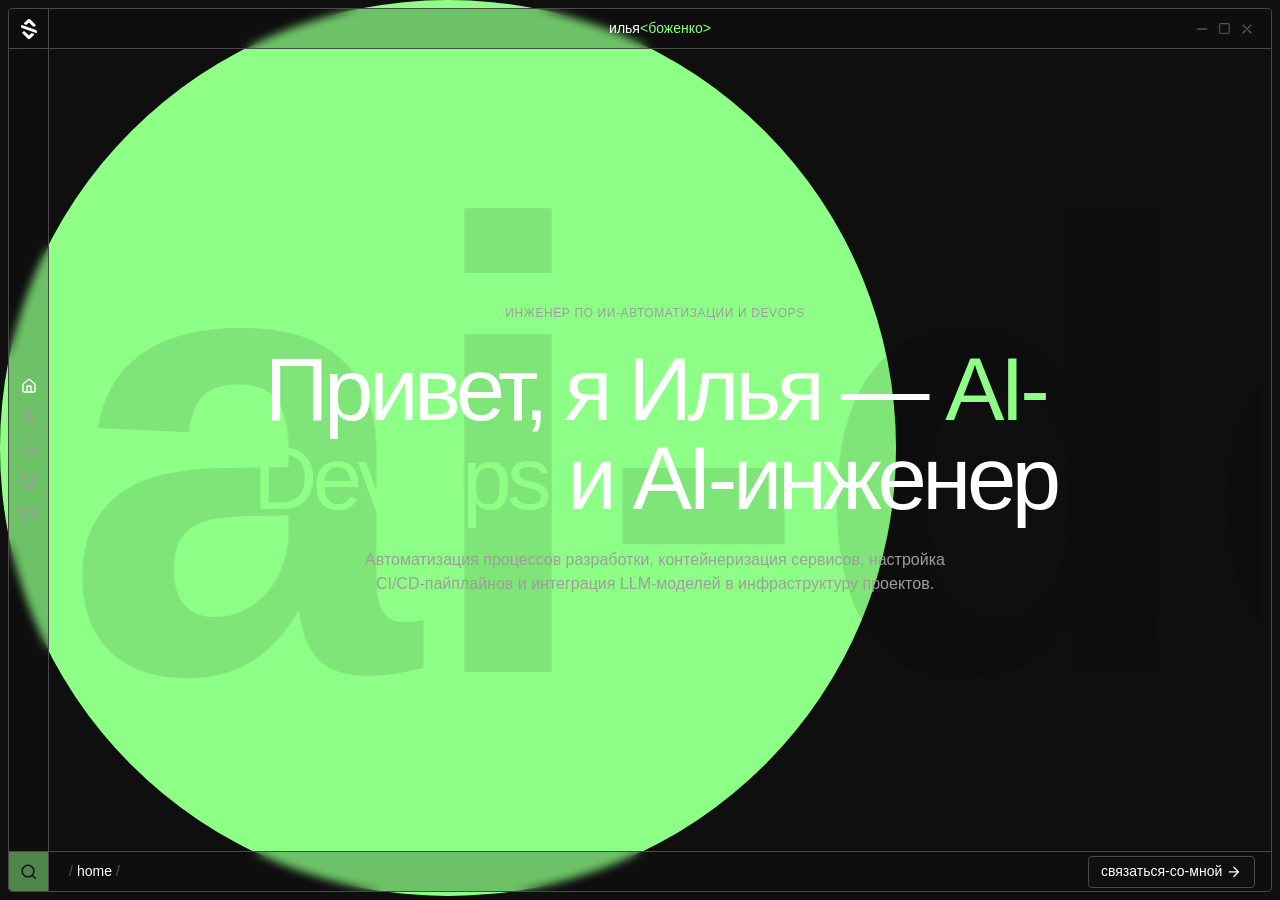
==== index.html @ 53aede6d "feat: portfolio of Ilya Bozhenko" ====
<!DOCTYPE html>
<html data-theme="dark" data-theme-primary="darkGreen" lang="ru">
<head>
  <meta charset="utf-8">
  <meta name="viewport" content="width=device-width, initial-scale=1">
  <title>Боженко Илья | AI-DevOps & AI-Инженер</title>
  <meta name="description" content="Боженко Илья — Инженер по ИИ-автоматизации и DevOps. Автоматизация процессов разработки, контейнеризация сервисов, настройка CI/CD-пайплайнов и интеграция AI-моделей.">
  <link rel="stylesheet" href="css/style.css">
</head>
<body data-theme-primary="darkGreen">
  <div id="__nuxt">
    <div id="frame-wrapper" class="relative flex h-dvh overflow-hidden p-2 transition-[padding] duration-700">
      <!-- Ambient Background Lights -->
      <div id="ambient-lights-wrapper">
        <div id="bg-light-1" class="light-initial pointer-events-none fixed top-0 left-0 aspect-square w-[130vmax] opacity-20 md:w-[90vmax] xl:w-[70vmax]" data-gsap="background-light" data-loading-opacity="0.2" aria-hidden="true" data-v-e5884b62 data-v-2c31ff76>
          <div class="background-light size-full rounded-full bg-primary transition-colors duration-700 will-change-transform" data-v-e5884b62 data-v-2c31ff76></div>
        </div>
        <div id="bg-light-2" class="light-initial pointer-events-none fixed top-0 left-0 aspect-square w-[130vmax] opacity-15 md:w-[90vmax] xl:w-[70vmax]" data-gsap="background-light" data-loading-opacity="0" aria-hidden="true" data-v-e5884b62 data-v-2c31ff76>
          <div class="background-light size-full rounded-full bg-primary transition-colors duration-700 will-change-transform" data-v-e5884b62 data-v-2c31ff76></div>
        </div>
      </div>

      <!-- Primary OS/IDE Frame -->
      <div id="frame-primary" class="size-full frame-primary relative overflow-hidden rounded border border-base-300 transition-all duration-700">
        <!-- Left Sidebar / Mobile Header -->
        <header class="z-30 grid grid-cols-subgrid grid-rows-1 border-b border-base-300 md:grid-rows-subgrid md:border-r md:border-b-0 glossy-25 [grid-area:header]">
          <div class="flex items-center justify-center border-r border-base-300 md:border-r-0 md:border-b">
            <a href="#home" data-route="home" class="router-link-active router-link-exact-active animate-logo text-neutral hover:text-primary" aria-label="Боженко Илья | AI-DevOps & AI-Инженер">
              <svg viewBox="0 0 18 18" fill="currentColor" xmlns="http://www.w3.org/2000/svg" class="logo-monogram svg-origin-center h-5 overflow-visible">
                <g class="logo-m-brackets">
                  <path d="m9 3.104 3.225 3.224a1.73 1.73 0 0 0 2.445 0l.23-.229a.648.648 0 0 0 0-.917L10.221.506a1.729 1.729 0 0 0-2.444 0l-3.151 3.15a.648.648 0 0 0 .243 1.07l1.341.473c.314.11.663.03.898-.205z"></path>
                  <path d="m9 14.896-3.225-3.225a1.729 1.729 0 0 0-2.444 0l-.23.23a.648.648 0 0 0 0 .916l4.677 4.677c.675.675 1.77.675 2.444 0l3.15-3.15a.648.648 0 0 0-.242-1.07l-1.341-.473a.864.864 0 0 0-.898.205L9 14.896z"></path>
                </g>
                <path class="logo-m-slash" d="M2.665 5.339a.54.54 0 0 0-.69.33 2.161 2.161 0 0 0 1.322 2.756l12.038 4.236a.54.54 0 0 0 .69-.33 2.161 2.161 0 0 0-1.322-2.756z"></path>
              </svg>
            </a>
          </div>
          <nav class="hidden items-center justify-center md:flex" aria-label="Main Menu">
            <ul id="main-menu-list" class="flex w-full md:flex-col">
              <li class="flex w-full">
                <a href="#home" data-route="home" aria-current="page" class="nav-item router-link-active text-neutral tooltip flex w-full justify-center py-2 font-medium lowercase transition-colors hover:text-primary" aria-label="Главная" data-tip="главная">
                  <svg xmlns="http://www.w3.org/2000/svg" aria-hidden="true" role="img" class="iconify iconify--lucide" width="1em" height="1em" viewBox="0 0 24 24"><g fill="none" stroke="currentColor" stroke-linecap="round" stroke-linejoin="round" stroke-width="2"><path d="M15 21v-8a1 1 0 0 0-1-1h-4a1 1 0 0 0-1 1v8"/><path d="M3 10a2 2 0 0 1 .709-1.528l7-6a2 2 0 0 1 2.582 0l7 6A2 2 0 0 1 21 10v9a2 2 0 0 1-2 2H5a2 2 0 0 1-2-2z"/></g></svg>
                </a>
              </li>
              <li class="flex w-full">
                <a href="#about" data-route="about" class="nav-item tooltip flex w-full justify-center py-2 font-medium lowercase transition-colors hover:text-primary" aria-label="Обо мне" data-tip="обо-мне">
                  <svg xmlns="http://www.w3.org/2000/svg" aria-hidden="true" role="img" class="iconify iconify--lucide" width="1em" height="1em" viewBox="0 0 24 24"><g fill="none" stroke="currentColor" stroke-linecap="round" stroke-linejoin="round" stroke-width="2"><circle cx="12" cy="8" r="5"/><path d="M20 21a8 8 0 0 0-16 0"/></g></svg>
                </a>
              </li>
              <li class="flex w-full">
                <a href="#work" data-route="work" class="nav-item tooltip flex w-full justify-center py-2 font-medium lowercase transition-colors hover:text-primary" aria-label="Проекты" data-tip="проекты">
                  <svg xmlns="http://www.w3.org/2000/svg" aria-hidden="true" role="img" class="iconify iconify--lucide" width="1em" height="1em" viewBox="0 0 24 24"><path fill="none" stroke="currentColor" stroke-linecap="round" stroke-linejoin="round" stroke-width="2" d="M18 5a2 2 0 0 1 2 2v8.526a2 2 0 0 0 .212.897l1.068 2.127a1 1 0 0 1-.9 1.45H3.62a1 1 0 0 1-.9-1.45l1.068-2.127A2 2 0 0 0 4 15.526V7a2 2 0 0 1 2-2zm2.054 10.987H3.946"/></svg>
                </a>
              </li>
              <li class="flex w-full">
                <a href="#achievements" data-route="achievements" class="nav-item tooltip flex w-full justify-center py-2 font-medium lowercase transition-colors hover:text-primary" aria-label="Навыки и опыт" data-tip="навыки-и-опыт">
                  <svg xmlns="http://www.w3.org/2000/svg" aria-hidden="true" role="img" class="iconify iconify--lucide" width="1em" height="1em" viewBox="0 0 24 24"><g fill="none" stroke="currentColor" stroke-linecap="round" stroke-linejoin="round" stroke-width="2"><path d="M10 14.66V17a1 1 0 0 1-1 1a2 2 0 0 0-2 2v2m7-7.34V17a1 1 0 0 0 1 1a2 2 0 0 1 2 2v2m.916-12H19.5A2.5 2.5 0 0 0 22 7.5V5a1 1 0 0 0-1-1h-3M4 22h16"/><path d="M6 9a6 6 0 0 0 12 0V3a1 1 0 0 0-1-1H7a1 1 0 0 0-1 1z"/><path d="M6.084 10H4.5A2.5 2.5 0 0 1 2 7.5V5a1 1 0 0 1 1-1h3"/></g></svg>
                </a>
              </li>
              <li class="flex w-full">
                <a href="#contact" data-route="contact" class="nav-item tooltip flex w-full justify-center py-2 font-medium lowercase transition-colors hover:text-primary" aria-label="Контакты" data-tip="контакты">
                  <svg xmlns="http://www.w3.org/2000/svg" aria-hidden="true" role="img" class="iconify iconify--lucide" width="1em" height="1em" viewBox="0 0 24 24"><g fill="none" stroke="currentColor" stroke-linecap="round" stroke-linejoin="round" stroke-width="2"><path d="m22 7l-8.991 5.727a2 2 0 0 1-2.009 0L2 7"/><rect width="20" height="16" x="2" y="4" rx="2"/></g></svg>
                </a>
              </li>
            </ul>
          </nav>
          <!-- Mobile Wordmark -->
          <a href="#home" data-route="home" class="router-link-active place-self-center font-display text-sm font-bold tracking-tight text-neutral lowercase md:hidden" aria-label="Боженко Илья | AI-DevOps & AI-Инженер">
            <span>илья</span><span class="text-primary">&lt;боженко&gt;</span>
          </a>
          <div class="flex items-center justify-center text-neutral md:hidden">
            <button id="mobile-menu-btn" aria-label="Main Menu" class="flex size-full items-center justify-center">
              <svg xmlns="http://www.w3.org/2000/svg" aria-hidden="true" role="img" class="iconify iconify--custom svg-origin-center icon-menu" style="font-size:1.25em;" width="1em" height="1em" viewBox="0 0 24 24"><g fill="currentColor"><path d="M3 5a1 1 0 0 0-1 1 1 1 0 0 0 1 1h18a1 1 0 0 0 1-1 1 1 0 0 0-1-1Z" class="top"/><path d="M3 11a1 1 0 0 0-1 1 1 1 0 0 0 1 1h18a1 1 0 0 0 1-1 1 1 0 0 0-1-1z" class="center"/><path d="M3 17a1 1 0 0 0-1 1 1 1 0 0 0 1 1h18a1 1 0 0 0 1-1 1 1 0 0 0-1-1z" class="bottom"/></g></svg>
            </button>
          </div>
          <!-- Mobile Menu Drawer -->
          <div id="main-menu" class="glossy-90 absolute inset-x-0 top-10 hidden height-inner-frame flex-col items-center justify-between p-4 md:hidden">
            <div></div>
            <nav aria-label="Main Menu">
              <ul class="flex flex-col items-center text-3xl font-bold">
                <li><a href="#home" data-route="home" class="flex w-full justify-center py-2 font-medium lowercase transition-colors hover:text-primary">главная</a></li>
                <li><a href="#about" data-route="about" class="flex w-full justify-center py-2 font-medium lowercase transition-colors hover:text-primary">обо-мне</a></li>
                <li><a href="#work" data-route="work" class="flex w-full justify-center py-2 font-medium lowercase transition-colors hover:text-primary">проекты</a></li>
                <li><a href="#achievements" data-route="achievements" class="flex w-full justify-center py-2 font-medium lowercase transition-colors hover:text-primary">навыки-и-опыт</a></li>
                <li><a href="#contact" data-route="contact" class="flex w-full justify-center py-2 font-medium lowercase transition-colors hover:text-primary">контакты</a></li>
              </ul>
            </nav>
            <div class="flex h-10 items-center gap-4" aria-label="Social Profiles">
              <a href="https://github.com/Spizhy" rel="noopener noreferrer" target="_blank" class="flex h-full items-center px-2 transition-[scale,color] hover:scale-125 hover:text-neutral" aria-label="GitHub Spizhy"><svg xmlns="http://www.w3.org/2000/svg" width="1.2em" height="1.2em" viewBox="0 0 24 24"><path fill="currentColor" d="M12 .297c-6.63 0-12 5.373-12 12c0 5.303 3.438 9.8 8.205 11.385c.6.113.82-.258.82-.577c0-.285-.01-1.04-.015-2.04c-3.338.724-4.042-1.61-4.042-1.61C4.422 18.07 3.633 17.7 3.633 17.7c-1.087-.744.084-.729.084-.729c1.205.084 1.838 1.236 1.838 1.236c1.07 1.835 2.809 1.305 3.495.998c.108-.776.417-1.305.76-1.605c-2.665-.3-5.466-1.332-5.466-5.93c0-1.31.465-2.38 1.235-3.22c-.135-.303-.54-1.523.105-3.176c0 0 1.005-.322 3.3 1.23c.96-.267 1.98-.399 3-.405c1.02.006 2.04.138 3 .405c2.28-1.552 3.285-1.23 3.285-1.23c.645 1.653.24 2.873.12 3.176c.765.84 1.23 1.91 1.23 3.22c0 4.61-2.805 5.625-5.475 5.92c.42.36.81 1.096.81 2.22c0 1.606-.015 2.896-.015 3.286c0 .315.21.69.825.57C20.565 22.092 24 17.592 24 12.297c0-6.627-5.373-12-12-12"/></svg></a>
              <a href="mailto:ilyaboztech@gmail.com" class="flex h-full items-center px-2 transition-[scale,color] hover:scale-125 hover:text-neutral" aria-label="Email"><svg xmlns="http://www.w3.org/2000/svg" width="1.2em" height="1.2em" viewBox="0 0 24 24"><g fill="none" stroke="currentColor" stroke-linecap="round" stroke-linejoin="round" stroke-width="2"><path d="m22 7l-8.991 5.727a2 2 0 0 1-2.009 0L2 7"/><rect width="20" height="16" x="2" y="4" rx="2"/></g></svg></a>
              <a href="tel:+79776491768" class="flex h-full items-center px-2 transition-[scale,color] hover:scale-125 hover:text-neutral" aria-label="Телефон"><svg xmlns="http://www.w3.org/2000/svg" width="1.2em" height="1.2em" viewBox="0 0 24 24"><path fill="none" stroke="currentColor" stroke-linecap="round" stroke-linejoin="round" stroke-width="2" d="M22 16.92v3a2 2 0 0 1-2.18 2a19.79 19.79 0 0 1-8.63-3.07a19.5 19.5 0 0 1-6-6a19.79 19.79 0 0 1-3.07-8.67A2 2 0 0 1 4.11 2h3a2 2 0 0 1 2 1.72c.127.96.361 1.903.7 2.81a2 2 0 0 1-.45 2.11L8.09 9.91a16 16 0 0 0 6 6l1.27-1.27a2 2 0 0 1 2.11-.45c.907.339 1.85.573 2.81.7A2 2 0 0 1 22 16.92z"/></svg></a>
            </div>
          </div>
        </header>

        <!-- Top Window Bar -->
        <div class="grid grid-cols-[1fr_auto_1fr] items-center gap-4 border-b border-base-300 hidden glossy-25 [grid-area:top] md:grid">
          <a href="#home" data-route="home" class="router-link-active router-link-exact-active col-start-2 flex items-center justify-self-center font-display text-sm font-bold tracking-tight text-neutral lowercase" aria-label="Боженко Илья | AI-DevOps & AI-Инженер" tabindex="-1">
            <span>илья</span><span class="text-primary transition-colors">&lt;боженко&gt;</span>
          </a>
          <div class="flex gap-2 opacity-50 col-start-3 mr-4 justify-self-end">
            <button id="btn-resize-window" class="flex items-center transition-colors hover:text-neutral" aria-label="Resize Window" tabindex="-1">
              <svg xmlns="http://www.w3.org/2000/svg" aria-hidden="true" role="img" class="iconify iconify--lucide" width="1em" height="1em" viewBox="0 0 24 24"><path fill="none" stroke="currentColor" stroke-linecap="round" stroke-linejoin="round" stroke-width="2" d="M5 12h14"/></svg>
            </button>
            <button id="btn-fullscreen-window" class="flex items-center transition-colors hover:text-neutral" aria-label="Toggle Fullscreen" tabindex="-1">
              <svg xmlns="http://www.w3.org/2000/svg" aria-hidden="true" role="img" class="iconify iconify--lucide -rotate-90" style="font-size:0.8em;" width="1em" height="1em" viewBox="0 0 24 24"><rect width="18" height="18" x="3" y="3" fill="none" stroke="currentColor" stroke-linecap="round" stroke-linejoin="round" stroke-width="2" rx="2"/></svg>
            </button>
            <button id="btn-close-window" class="flex items-center transition-colors hover:text-neutral" aria-label="Close Window" tabindex="-1">
              <svg xmlns="http://www.w3.org/2000/svg" aria-hidden="true" role="img" class="iconify iconify--lucide" width="1em" height="1em" viewBox="0 0 24 24"><path fill="none" stroke="currentColor" stroke-linecap="round" stroke-linejoin="round" stroke-width="2" d="M18 6L6 18M6 6l12 12"/></svg>
            </button>
          </div>
        </div>

        <!-- Main Scrollable Frame Content -->
        <div id="frame-content" class="scrollbar-custom relative overflow-x-hidden overflow-y-scroll [grid-area:content]" tabindex="0">
          <div>
            <div class="relative">
              <!-- Giant Sticky Scrolling Background Text -->
              <div class="absolute inset-0 h-full pointer-events-none">
                <div class="sticky inset-0 flex height-inner-frame items-center overflow-hidden select-none" tabindex="-1">
                  <div id="scrolling-text-track" class="flex shrink-0 will-change-transform" data-gsap="scrolling-text">
                    <span class="scrolling-word px-[0.2em] text-[20rem] leading-none font-extrabold whitespace-nowrap text-[black] lowercase opacity-10 md:text-[30rem] xl:text-[40rem]">ai-devops</span>
                    <span class="scrolling-word px-[0.2em] text-[20rem] leading-none font-extrabold whitespace-nowrap text-[black] lowercase opacity-10 md:text-[30rem] xl:text-[40rem]">ai-devops</span>
                  </div>
                </div>
              </div>

              <!-- SPA Main Container -->
              <main class="relative flex-1">
                <!-- ==================== VIEW: HOME ==================== -->
                <div id="view-home" data-view="home" class="spa-view active pb-16 md:pb-32">
                  <!-- Hero Section -->
                  <section>
                    <div class="relative container flex height-inner-frame flex-col items-center justify-center gap-6 text-center text-balance">
                      <span class="text-xs font-medium tracking-wider uppercase" data-gsap="supertitle">Инженер по ИИ-автоматизации и DevOps</span>
                      <h1 class="title-1 lg:w-10/12" data-gsap="title">Привет, я Илья — <span class="text-primary transition-colors">AI-DevOps</span> и AI-инженер</h1>
                      <p class="w-11/12 md:w-10/12 lg:w-6/12 2xl:w-5/12" data-gsap="subtitle">Автоматизация процессов разработки, контейнеризация сервисов, настройка CI/CD-пайплайнов и интеграция LLM-моделей в инфраструктуру проектов.</p>
                      <div class="scroll-line absolute bottom-6 h-24" data-gsap="streak"></div>
                    </div>
                  </section>

                  <!-- Draggable Info Panels Section -->
                  <section class="page-section">
                    <div class="flex flex-col gap-12">
                      <div class="container mb-12 text-center" data-gsap="reveal-t">
                        <h2 class="title-2" data-gsap="reveal">Инфраструктура и <span class="text-primary transition-colors">ИИ-автоматизация</span></h2>
                      </div>
                      <div>
                        <div class="container flex justify-center">
                          <div class="relative flex w-full flex-col justify-center gap-4 md:w-10/12 xl:aspect-6/4 xl:w-11/12">
                            <!-- Panel 1: about-me -->
                            <div content-type="richtext" class="draggable-panel w-full transition-transform ease-out odd:ml-auto xl:absolute xl:w-(--d-width) odd:xl:ml-0" style="z-index:1;--v8a037cee:0%;--b673b35a:18%;--v1755f560:unset;--v7b58bd77:unset;--v732bd956:58.333%;" data-v-ddaa91ec>
                              <div class="flex h-full flex-col overflow-hidden rounded border border-base-300" data-gsap="slideIn">
                                <div class="panel-handle glossy-90 flex h-10 min-h-10 items-center gap-4 border-b border-base-300 px-4 cursor-grab">
                                  <h3 class="cursor-default font-body text-sm font-medium tracking-normal text-neutral lowercase">about-me</h3>
                                  <div class="flex items-center gap-2 text-base-300 ml-auto">
                                    <svg xmlns="http://www.w3.org/2000/svg" width="1em" height="1em" viewBox="0 0 24 24"><path fill="none" stroke="currentColor" stroke-linecap="round" stroke-linejoin="round" stroke-width="2" d="M5 12h14"/></svg>
                                    <svg xmlns="http://www.w3.org/2000/svg" style="font-size:0.8em;" width="1em" height="1em" viewBox="0 0 24 24"><rect width="18" height="18" x="3" y="3" fill="none" stroke="currentColor" stroke-linecap="round" stroke-linejoin="round" stroke-width="2" rx="2"/></svg>
                                    <svg xmlns="http://www.w3.org/2000/svg" width="1em" height="1em" viewBox="0 0 24 24"><path fill="none" stroke="currentColor" stroke-linecap="round" stroke-linejoin="round" stroke-width="2" d="M18 6L6 18M6 6l12 12"/></svg>
                                  </div>
                                </div>
                                <div class="rich-text info-panel-lines glossy-75 p-4 font-medium" data-v-ddaa91ec>
                                  <p>Привет! Меня зовут <span class="g">Боженко Илья</span>, я <span class="b">Инженер по ИИ-автоматизации и DevOps</span>.</p>
                                  <p>Моя цель — позиция стажёра <span class="r">ИИ-DevOps / AI-инженера</span> для решения задач <span class="y">автоматизации разработки</span>, контейнеризации сервисов, настройки <span class="p">CI/CD-пайплайнов</span> и интеграции <span class="a">AI-моделей</span> в инфраструктуру проектов.</p>
                                  <p>Специализируюсь на интеграции <span class="g">LLM (GPT-4o, Claude, Gemini)</span> в бэкенд-сервисы на <span class="b">FastAPI</span>, автоматизации анализа инцидентов и построении <span class="r">RAG-пайплайнов</span> с валидацией ответов нейросетей против галлюцинаций.</p>
                                  <p>Создаю продакшн-инструменты в <span class="p">Open Source</span>, проектирую <span class="y">Telegram и Slack-ботов</span>, настраиваю <span class="a">Docker, Kubernetes</span> и автоматическую сборку образов в <span class="g">GitHub Actions / GitLab CI</span>.</p>
                                </div>
                              </div>
                            </div>
                            <!-- Panel 2: where-i-work -->
                            <div content-type="richtext" class="draggable-panel w-10/12 sm:w-8/12 md:w-7/12 transition-transform ease-out odd:ml-auto xl:absolute xl:w-(--d-width) odd:xl:ml-0" style="z-index:2;--v8a037cee:50%;--b673b35a:0%;--v1755f560:unset;--v7b58bd77:unset;--v732bd956:33.333%;" data-v-ddaa91ec>
                              <div class="flex h-full flex-col overflow-hidden rounded border border-base-300" data-gsap="slideIn">
                                <div class="panel-handle glossy-90 flex h-10 min-h-10 items-center gap-4 border-b border-base-300 px-4 cursor-grab">
                                  <h3 class="cursor-default font-body text-sm font-medium tracking-normal text-neutral lowercase">where-i-work</h3>
                                  <div class="flex items-center gap-2 text-base-300 ml-auto">
                                    <svg xmlns="http://www.w3.org/2000/svg" width="1em" height="1em" viewBox="0 0 24 24"><path fill="none" stroke="currentColor" stroke-linecap="round" stroke-linejoin="round" stroke-width="2" d="M5 12h14"/></svg>
                                    <svg xmlns="http://www.w3.org/2000/svg" style="font-size:0.8em;" width="1em" height="1em" viewBox="0 0 24 24"><rect width="18" height="18" x="3" y="3" fill="none" stroke="currentColor" stroke-linecap="round" stroke-linejoin="round" stroke-width="2" rx="2"/></svg>
                                    <svg xmlns="http://www.w3.org/2000/svg" width="1em" height="1em" viewBox="0 0 24 24"><path fill="none" stroke="currentColor" stroke-linecap="round" stroke-linejoin="round" stroke-width="2" d="M18 6L6 18M6 6l12 12"/></svg>
                                  </div>
                                </div>
                                <div class="rich-text info-panel-lines glossy-75 p-4 font-medium" data-v-ddaa91ec>
                                  <p>Базируюсь в г. Москва, Россия <span>🇷🇺</span></p>
                                  <p>Открыт для стажировки и коммерческих проектов в Москве и удалённо <span>🌍</span></p>
                                </div>
                              </div>
                            </div>
                            <!-- Panel 3: portrait -->
                            <div content-type="image" class="draggable-panel w-10/12 sm:w-8/12 md:w-7/12 transition-transform ease-out odd:ml-auto xl:absolute xl:w-(--d-width) odd:xl:ml-0" style="z-index:3;--v8a037cee:33%;--b673b35a:unset;--v1755f560:0%;--v7b58bd77:unset;--v732bd956:25.000%;" data-v-ddaa91ec>
                              <div class="flex h-full flex-col overflow-hidden rounded border border-base-300" data-gsap="slideIn">
                                <div class="panel-handle glossy-90 flex h-10 min-h-10 items-center gap-4 border-b border-base-300 px-4 cursor-grab">
                                  <h3 class="cursor-default font-body text-sm font-medium tracking-normal text-neutral lowercase">profile-card</h3>
                                  <div class="flex items-center gap-2 text-base-300 ml-auto">
                                    <svg xmlns="http://www.w3.org/2000/svg" width="1em" height="1em" viewBox="0 0 24 24"><path fill="none" stroke="currentColor" stroke-linecap="round" stroke-linejoin="round" stroke-width="2" d="M5 12h14"/></svg>
                                    <svg xmlns="http://www.w3.org/2000/svg" style="font-size:0.8em;" width="1em" height="1em" viewBox="0 0 24 24"><rect width="18" height="18" x="3" y="3" fill="none" stroke="currentColor" stroke-linecap="round" stroke-linejoin="round" stroke-width="2" rx="2"/></svg>
                                    <svg xmlns="http://www.w3.org/2000/svg" width="1em" height="1em" viewBox="0 0 24 24"><path fill="none" stroke="currentColor" stroke-linecap="round" stroke-linejoin="round" stroke-width="2" d="M18 6L6 18M6 6l12 12"/></svg>
                                  </div>
                                </div>
                                <div class="aspect-square w-full self-start bg-brand-green" data-v-ddaa91ec>
                                  <div class="relative flex aspect-square size-full flex-col items-center justify-center p-6 text-base-100 select-none">
                                    <svg viewBox="0 0 18 18" fill="currentColor" class="size-20 opacity-90">
                                      <path d="m9 3.104 3.225 3.224a1.73 1.73 0 0 0 2.445 0l.23-.229a.648.648 0 0 0 0-.917L10.221.506a1.729 1.729 0 0 0-2.444 0l-3.151 3.15a.648.648 0 0 0 .243 1.07l1.341.473c.314.11.663.03.898-.205z"></path>
                                      <path d="m9 14.896-3.225-3.225a1.729 1.729 0 0 0-2.444 0l-.23.23a.648.648 0 0 0 0 .916l4.677 4.677c.675.675 1.77.675 2.444 0l3.15-3.15a.648.648 0 0 0-.242-1.07l-1.341-.473a.864.864 0 0 0-.898.205L9 14.896z"></path>
                                      <path d="M2.665 5.339a.54.54 0 0 0-.69.33 2.161 2.161 0 0 0 1.322 2.756l12.038 4.236a.54.54 0 0 0 .69-.33 2.161 2.161 0 0 0-1.322-2.756z"></path>
                                    </svg>
                                    <div class="mt-3 font-display text-lg font-extrabold tracking-tight">БОЖЕНКО ИЛЬЯ</div>
                                    <div class="text-xs font-semibold opacity-80">AI-DevOps / AI Engineer</div>
                                  </div>
                                </div>
                              </div>
                            </div>
                            <!-- Panel 4: focus-areas -->
                            <div content-type="richtext" class="draggable-panel w-10/12 sm:w-8/12 md:w-7/12 transition-transform ease-out odd:ml-auto xl:absolute xl:w-(--d-width) odd:xl:ml-0" style="z-index:4;--v8a037cee:unset;--b673b35a:30%;--v1755f560:unset;--v7b58bd77:0%;--v732bd956:25.000%;" data-v-ddaa91ec>
                              <div class="flex h-full flex-col overflow-hidden rounded border border-base-300" data-gsap="slideIn">
                                <div class="panel-handle glossy-90 flex h-10 min-h-10 items-center gap-4 border-b border-base-300 px-4 cursor-grab">
                                  <h3 class="cursor-default font-body text-sm font-medium tracking-normal text-neutral lowercase">focus-areas</h3>
                                  <div class="flex items-center gap-2 text-base-300 ml-auto">
                                    <svg xmlns="http://www.w3.org/2000/svg" width="1em" height="1em" viewBox="0 0 24 24"><path fill="none" stroke="currentColor" stroke-linecap="round" stroke-linejoin="round" stroke-width="2" d="M5 12h14"/></svg>
                                    <svg xmlns="http://www.w3.org/2000/svg" style="font-size:0.8em;" width="1em" height="1em" viewBox="0 0 24 24"><rect width="18" height="18" x="3" y="3" fill="none" stroke="currentColor" stroke-linecap="round" stroke-linejoin="round" stroke-width="2" rx="2"/></svg>
                                    <svg xmlns="http://www.w3.org/2000/svg" width="1em" height="1em" viewBox="0 0 24 24"><path fill="none" stroke="currentColor" stroke-linecap="round" stroke-linejoin="round" stroke-width="2" d="M18 6L6 18M6 6l12 12"/></svg>
                                  </div>
                                </div>
                                <div class="rich-text info-panel-lines glossy-75 p-4 font-medium" data-v-ddaa91ec>
                                  <p><span>🤖</span> Интеграция LLM в бэкенд</p>
                                  <p><span>🛡️</span> RAG против галлюцинаций</p>
                                  <p><span>🐳</span> Docker, K8s и CI/CD</p>
                                  <p><span>🎓</span> КАИТ №20 (ИИ, 2027)</p>
                                </div>
                              </div>
                            </div>
                            <!-- Panel 5: me-online -->
                            <div content-type="social" class="draggable-panel w-10/12 sm:w-8/12 md:w-7/12 transition-transform ease-out odd:ml-auto xl:absolute xl:w-(--d-width) odd:xl:ml-0" style="z-index:5;--v8a037cee:unset;--b673b35a:unset;--v1755f560:30%;--v7b58bd77:5%;--v732bd956:25.000%;" data-v-ddaa91ec>
                              <div class="flex h-full flex-col overflow-hidden rounded border border-base-300" data-gsap="slideIn">
                                <div class="panel-handle glossy-90 flex h-10 min-h-10 items-center gap-4 border-b border-base-300 px-4 cursor-grab">
                                  <h3 class="cursor-default font-body text-sm font-medium tracking-normal text-neutral lowercase">me-online</h3>
                                  <div class="flex items-center gap-2 text-base-300 ml-auto">
                                    <svg xmlns="http://www.w3.org/2000/svg" width="1em" height="1em" viewBox="0 0 24 24"><path fill="none" stroke="currentColor" stroke-linecap="round" stroke-linejoin="round" stroke-width="2" d="M5 12h14"/></svg>
                                    <svg xmlns="http://www.w3.org/2000/svg" style="font-size:0.8em;" width="1em" height="1em" viewBox="0 0 24 24"><rect width="18" height="18" x="3" y="3" fill="none" stroke="currentColor" stroke-linecap="round" stroke-linejoin="round" stroke-width="2" rx="2"/></svg>
                                    <svg xmlns="http://www.w3.org/2000/svg" width="1em" height="1em" viewBox="0 0 24 24"><path fill="none" stroke="currentColor" stroke-linecap="round" stroke-linejoin="round" stroke-width="2" d="M18 6L6 18M6 6l12 12"/></svg>
                                  </div>
                                </div>
                                <ol class="info-panel-lines flex flex-col gap-1 glossy-75 p-4" data-v-ddaa91ec>
                                  <li class="flex gap-2 font-medium"><a href="https://github.com/Spizhy" rel="noopener noreferrer" target="_blank" class="flex items-center gap-1 text-neutral transition-colors hover:text-primary"><span>github.com/Spizhy</span><svg xmlns="http://www.w3.org/2000/svg" width="1em" height="1em" viewBox="0 0 24 24"><path fill="none" stroke="currentColor" stroke-linecap="round" stroke-linejoin="round" stroke-width="2" d="M7 7h10v10M7 17L17 7"/></svg></a></li>
                                  <li class="flex gap-2 font-medium"><a href="mailto:ilyaboztech@gmail.com" class="flex items-center gap-1 text-neutral transition-colors hover:text-primary"><span>ilyaboztech@gmail.com</span><svg xmlns="http://www.w3.org/2000/svg" width="1em" height="1em" viewBox="0 0 24 24"><path fill="none" stroke="currentColor" stroke-linecap="round" stroke-linejoin="round" stroke-width="2" d="M7 7h10v10M7 17L17 7"/></svg></a></li>
                                  <li class="flex gap-2 font-medium"><a href="tel:+79776491768" class="flex items-center gap-1 text-neutral transition-colors hover:text-primary"><span>+7 (977)-649-17-68</span><svg xmlns="http://www.w3.org/2000/svg" width="1em" height="1em" viewBox="0 0 24 24"><path fill="none" stroke="currentColor" stroke-linecap="round" stroke-linejoin="round" stroke-width="2" d="M7 7h10v10M7 17L17 7"/></svg></a></li>
                                </ol>
                              </div>
                            </div>
                          </div>
                        </div>
                      </div>
                      <div class="container flex justify-center">
                        <a href="#about" data-route="about" class="btn btn-main" role="button">
                          <span data-gsap="btn-label" class="overflow-hidden">подробнее-обо-мне</span>
                          <span class="flex items-center overflow-hidden">
                            <svg xmlns="http://www.w3.org/2000/svg" style="font-size:1.125em;" width="1em" height="1em" viewBox="0 0 24 24"><path fill="none" stroke="currentColor" stroke-linecap="round" stroke-linejoin="round" stroke-width="2" d="M5 12h14m-7-7l7 7l-7 7"/></svg>
                          </span>
                        </a>
                      </div>
                    </div>
                  </section>

                  <!-- Projects Highlight Section -->
                  <section class="page-section">
                    <div class="container flex flex-col gap-12">
                      <div class="flex justify-center" data-gsap="reveal-t">
                        <h2 class="title-2" data-gsap="reveal">Ключевые <span class="text-primary transition-colors">проекты</span></h2>
                      </div>
                      <div id="home-projects-highlight" class="projects-list"></div>
                      <div class="flex justify-center">
                        <a href="#work" data-route="work" class="btn btn-main" role="button">
                          <span data-gsap="btn-label" class="overflow-hidden">все-проекты</span>
                          <span class="flex items-center overflow-hidden">
                            <svg xmlns="http://www.w3.org/2000/svg" style="font-size:1.125em;" width="1em" height="1em" viewBox="0 0 24 24"><path fill="none" stroke="currentColor" stroke-linecap="round" stroke-linejoin="round" stroke-width="2" d="M5 12h14m-7-7l7 7l-7 7"/></svg>
                          </span>
                        </a>
                      </div>
                    </div>
                  </section>

                  <!-- Testimonials & Collaboration will be shared below -->
                  <div class="shared-testimonials-cta"></div>
                </div>

                <!-- ==================== VIEW: ABOUT ==================== -->
                <div id="view-about" data-view="about" class="spa-view pb-16 md:pb-32">
                  <section>
                    <div class="relative container flex height-inner-frame flex-col items-center justify-center gap-6 text-center text-balance">
                      <span class="text-xs font-medium tracking-wider uppercase">Обо мне</span>
                      <h1 class="title-1 lg:w-10/12">Давайте познакомимся <span class="text-primary transition-colors">поближе</span></h1>
                      <p class="w-11/12 md:w-10/12 lg:w-6/12 2xl:w-5/12">Мой опыт в ИИ-автоматизации и DevOps, образование в КАИТ №20, архитектурные подходы и стек технологий.</p>
                      <div class="scroll-line absolute bottom-6 h-24"></div>
                    </div>
                  </section>

                  <section class="page-section">
                    <div class="flex flex-col gap-12">
                      <div>
                        <div class="container flex justify-center">
                          <div class="relative flex w-full flex-col justify-center gap-4 md:w-10/12 xl:aspect-6/4 xl:w-11/12">
                            <!-- About Panel 1: about-me -->
                            <div content-type="richtext" class="draggable-panel w-full transition-transform ease-out odd:ml-auto xl:absolute xl:w-(--d-width) odd:xl:ml-0" style="z-index:1;--v8a037cee:0%;--b673b35a:18%;--v1755f560:unset;--v7b58bd77:unset;--v732bd956:58.333%;" data-v-ddaa91ec>
                              <div class="flex h-full flex-col overflow-hidden rounded border border-base-300">
                                <div class="panel-handle glossy-90 flex h-10 min-h-10 items-center gap-4 border-b border-base-300 px-4 cursor-grab">
                                  <h2 class="cursor-default font-body text-sm font-medium tracking-normal text-neutral lowercase">experience-and-bio</h2>
                                  <div class="flex items-center gap-2 text-base-300 ml-auto">
                                    <svg xmlns="http://www.w3.org/2000/svg" width="1em" height="1em" viewBox="0 0 24 24"><path fill="none" stroke="currentColor" stroke-linecap="round" stroke-linejoin="round" stroke-width="2" d="M5 12h14"/></svg>
                                    <svg xmlns="http://www.w3.org/2000/svg" style="font-size:0.8em;" width="1em" height="1em" viewBox="0 0 24 24"><rect width="18" height="18" x="3" y="3" fill="none" stroke="currentColor" stroke-linecap="round" stroke-linejoin="round" stroke-width="2" rx="2"/></svg>
                                    <svg xmlns="http://www.w3.org/2000/svg" width="1em" height="1em" viewBox="0 0 24 24"><path fill="none" stroke="currentColor" stroke-linecap="round" stroke-linejoin="round" stroke-width="2" d="M18 6L6 18M6 6l12 12"/></svg>
                                  </div>
                                </div>
                                <div class="rich-text info-panel-lines glossy-75 p-4 font-medium" data-v-ddaa91ec>
                                  <p>Привет! Я <span class="g">Боженко Илья</span> — <span class="b">Инженер по ИИ-автоматизации и DevOps</span> (Москва / удалённо, с октября 2025 г. по настоящее время).</p>
                                  <p>Разработал CLI-инструмент <span class="r">git-incident-pilot</span> для автоматического разбора логов инцидентов и формирования коммитов с исправлениями через <span class="p">LLM API</span>.</p>
                                  <p>Спроектировал сервис <span class="y">omni-brand-copilot</span> на <span class="a">FastAPI</span> для генерации маркетингового контента с проверкой ограничений и стилистики по правилам бренда.</p>
                                  <p>Создал бота <span class="g">market-radar-bot</span> для <span class="b">Telegram и Slack</span>, собирающего рыночные данные и генерирующего аналитические сводки, а также сервис <span class="p">triage-flow-worker</span> с асинхронной очередью тикетов и <span class="y">RAG-валидацией регламентов</span>.</p>
                                  <p>Настроил <span class="a">Docker-контейнеры</span> и базовые пайплайны <span class="r">GitHub Actions / GitLab CI</span> для автоматической проверки кода и сборки образов в репозиториях.</p>
                                </div>
                              </div>
                            </div>
                            <!-- About Panel 2: where-i-work -->
                            <div content-type="richtext" class="draggable-panel w-10/12 sm:w-8/12 md:w-7/12 transition-transform ease-out odd:ml-auto xl:absolute xl:w-(--d-width) odd:xl:ml-0" style="z-index:2;--v8a037cee:54%;--b673b35a:0%;--v1755f560:unset;--v7b58bd77:unset;--v732bd956:33.333%;" data-v-ddaa91ec>
                              <div class="flex h-full flex-col overflow-hidden rounded border border-base-300">
                                <div class="panel-handle glossy-90 flex h-10 min-h-10 items-center gap-4 border-b border-base-300 px-4 cursor-grab">
                                  <h2 class="cursor-default font-body text-sm font-medium tracking-normal text-neutral lowercase">where-i-work</h2>
                                  <div class="flex items-center gap-2 text-base-300 ml-auto">
                                    <svg xmlns="http://www.w3.org/2000/svg" width="1em" height="1em" viewBox="0 0 24 24"><path fill="none" stroke="currentColor" stroke-linecap="round" stroke-linejoin="round" stroke-width="2" d="M5 12h14"/></svg>
                                    <svg xmlns="http://www.w3.org/2000/svg" style="font-size:0.8em;" width="1em" height="1em" viewBox="0 0 24 24"><rect width="18" height="18" x="3" y="3" fill="none" stroke="currentColor" stroke-linecap="round" stroke-linejoin="round" stroke-width="2" rx="2"/></svg>
                                    <svg xmlns="http://www.w3.org/2000/svg" width="1em" height="1em" viewBox="0 0 24 24"><path fill="none" stroke="currentColor" stroke-linecap="round" stroke-linejoin="round" stroke-width="2" d="M18 6L6 18M6 6l12 12"/></svg>
                                  </div>
                                </div>
                                <div class="rich-text info-panel-lines glossy-75 p-4 font-medium" data-v-ddaa91ec>
                                  <p>Локация: Москва, Россия <span>🇷🇺</span></p>
                                  <p>Формат работы: стажировка / проектная разработка / удалённо <span>🌎</span></p>
                                </div>
                              </div>
                            </div>
                            <!-- About Panel 3: portrait -->
                            <div content-type="image" class="draggable-panel w-10/12 sm:w-8/12 md:w-7/12 transition-transform ease-out odd:ml-auto xl:absolute xl:w-(--d-width) odd:xl:ml-0" style="z-index:3;--v8a037cee:18%;--b673b35a:unset;--v1755f560:0%;--v7b58bd77:unset;--v732bd956:25.000%;" data-v-ddaa91ec>
                              <div class="flex h-full flex-col overflow-hidden rounded border border-base-300">
                                <div class="panel-handle glossy-90 flex h-10 min-h-10 items-center gap-4 border-b border-base-300 px-4 cursor-grab">
                                  <h2 class="cursor-default font-body text-sm font-medium tracking-normal text-neutral lowercase">profile-card</h2>
                                  <div class="flex items-center gap-2 text-base-300 ml-auto">
                                    <svg xmlns="http://www.w3.org/2000/svg" width="1em" height="1em" viewBox="0 0 24 24"><path fill="none" stroke="currentColor" stroke-linecap="round" stroke-linejoin="round" stroke-width="2" d="M5 12h14"/></svg>
                                    <svg xmlns="http://www.w3.org/2000/svg" style="font-size:0.8em;" width="1em" height="1em" viewBox="0 0 24 24"><rect width="18" height="18" x="3" y="3" fill="none" stroke="currentColor" stroke-linecap="round" stroke-linejoin="round" stroke-width="2" rx="2"/></svg>
                                    <svg xmlns="http://www.w3.org/2000/svg" width="1em" height="1em" viewBox="0 0 24 24"><path fill="none" stroke="currentColor" stroke-linecap="round" stroke-linejoin="round" stroke-width="2" d="M18 6L6 18M6 6l12 12"/></svg>
                                  </div>
                                </div>
                                <div class="aspect-square w-full self-start bg-brand-blue" data-v-ddaa91ec>
                                  <div class="relative flex aspect-square size-full flex-col items-center justify-center p-6 text-base-100 select-none">
                                    <svg viewBox="0 0 18 18" fill="currentColor" class="size-20 opacity-90">
                                      <path d="m9 3.104 3.225 3.224a1.73 1.73 0 0 0 2.445 0l.23-.229a.648.648 0 0 0 0-.917L10.221.506a1.729 1.729 0 0 0-2.444 0l-3.151 3.15a.648.648 0 0 0 .243 1.07l1.341.473c.314.11.663.03.898-.205z"></path>
                                      <path d="m9 14.896-3.225-3.225a1.729 1.729 0 0 0-2.444 0l-.23.23a.648.648 0 0 0 0 .916l4.677 4.677c.675.675 1.77.675 2.444 0l3.15-3.15a.648.648 0 0 0-.242-1.07l-1.341-.473a.864.864 0 0 0-.898.205L9 14.896z"></path>
                                      <path d="M2.665 5.339a.54.54 0 0 0-.69.33 2.161 2.161 0 0 0 1.322 2.756l12.038 4.236a.54.54 0 0 0 .69-.33 2.161 2.161 0 0 0-1.322-2.756z"></path>
                                    </svg>
                                    <div class="mt-3 font-display text-lg font-extrabold tracking-tight">БОЖЕНКО ИЛЬЯ</div>
                                    <div class="text-xs font-semibold opacity-80">Москва • КАИТ №20</div>
                                  </div>
                                </div>
                              </div>
                            </div>
                            <!-- About Panel 4: me-online -->
                            <div content-type="social" class="draggable-panel w-10/12 sm:w-8/12 md:w-7/12 transition-transform ease-out odd:ml-auto xl:absolute xl:w-(--d-width) odd:xl:ml-0" style="z-index:4;--v8a037cee:unset;--b673b35a:27%;--v1755f560:unset;--v7b58bd77:0%;--v732bd956:25.000%;" data-v-ddaa91ec>
                              <div class="flex h-full flex-col overflow-hidden rounded border border-base-300">
                                <div class="panel-handle glossy-90 flex h-10 min-h-10 items-center gap-4 border-b border-base-300 px-4 cursor-grab">
                                  <h2 class="cursor-default font-body text-sm font-medium tracking-normal text-neutral lowercase">me-online</h2>
                                  <div class="flex items-center gap-2 text-base-300 ml-auto">
                                    <svg xmlns="http://www.w3.org/2000/svg" width="1em" height="1em" viewBox="0 0 24 24"><path fill="none" stroke="currentColor" stroke-linecap="round" stroke-linejoin="round" stroke-width="2" d="M5 12h14"/></svg>
                                    <svg xmlns="http://www.w3.org/2000/svg" style="font-size:0.8em;" width="1em" height="1em" viewBox="0 0 24 24"><rect width="18" height="18" x="3" y="3" fill="none" stroke="currentColor" stroke-linecap="round" stroke-linejoin="round" stroke-width="2" rx="2"/></svg>
                                    <svg xmlns="http://www.w3.org/2000/svg" width="1em" height="1em" viewBox="0 0 24 24"><path fill="none" stroke="currentColor" stroke-linecap="round" stroke-linejoin="round" stroke-width="2" d="M18 6L6 18M6 6l12 12"/></svg>
                                  </div>
                                </div>
                                <ol class="info-panel-lines flex flex-col gap-1 glossy-75 p-4" data-v-ddaa91ec>
                                  <li class="flex gap-2 font-medium"><a href="https://github.com/Spizhy" rel="noopener noreferrer" target="_blank" class="flex items-center gap-1 text-neutral transition-colors hover:text-primary"><span>github.com/Spizhy</span><svg xmlns="http://www.w3.org/2000/svg" width="1em" height="1em" viewBox="0 0 24 24"><path fill="none" stroke="currentColor" stroke-linecap="round" stroke-linejoin="round" stroke-width="2" d="M7 7h10v10M7 17L17 7"/></svg></a></li>
                                  <li class="flex gap-2 font-medium"><a href="mailto:ilyaboztech@gmail.com" class="flex items-center gap-1 text-neutral transition-colors hover:text-primary"><span>ilyaboztech@gmail.com</span><svg xmlns="http://www.w3.org/2000/svg" width="1em" height="1em" viewBox="0 0 24 24"><path fill="none" stroke="currentColor" stroke-linecap="round" stroke-linejoin="round" stroke-width="2" d="M7 7h10v10M7 17L17 7"/></svg></a></li>
                                  <li class="flex gap-2 font-medium"><a href="tel:+79776491768" class="flex items-center gap-1 text-neutral transition-colors hover:text-primary"><span>+7 (977)-649-17-68</span><svg xmlns="http://www.w3.org/2000/svg" width="1em" height="1em" viewBox="0 0 24 24"><path fill="none" stroke="currentColor" stroke-linecap="round" stroke-linejoin="round" stroke-width="2" d="M7 7h10v10M7 17L17 7"/></svg></a></li>
                                </ol>
                              </div>
                            </div>
                            <!-- About Panel 5: education & goal -->
                            <div content-type="richtext" class="draggable-panel w-full transition-transform ease-out odd:ml-auto xl:absolute xl:w-(--d-width) odd:xl:ml-0" style="z-index:5;--v8a037cee:unset;--b673b35a:unset;--v1755f560:7%;--v7b58bd77:3%;--v732bd956:50.000%;" data-v-ddaa91ec>
                              <div class="flex h-full flex-col overflow-hidden rounded border border-base-300">
                                <div class="panel-handle glossy-90 flex h-10 min-h-10 items-center gap-4 border-b border-base-300 px-4 cursor-grab">
                                  <h2 class="cursor-default font-body text-sm font-medium tracking-normal text-neutral lowercase">education-and-goal</h2>
                                  <div class="flex items-center gap-2 text-base-300 ml-auto">
                                    <svg xmlns="http://www.w3.org/2000/svg" width="1em" height="1em" viewBox="0 0 24 24"><path fill="none" stroke="currentColor" stroke-linecap="round" stroke-linejoin="round" stroke-width="2" d="M5 12h14"/></svg>
                                    <svg xmlns="http://www.w3.org/2000/svg" style="font-size:0.8em;" width="1em" height="1em" viewBox="0 0 24 24"><rect width="18" height="18" x="3" y="3" fill="none" stroke="currentColor" stroke-linecap="round" stroke-linejoin="round" stroke-width="2" rx="2"/></svg>
                                    <svg xmlns="http://www.w3.org/2000/svg" width="1em" height="1em" viewBox="0 0 24 24"><path fill="none" stroke="currentColor" stroke-linecap="round" stroke-linejoin="round" stroke-width="2" d="M18 6L6 18M6 6l12 12"/></svg>
                                  </div>
                                </div>
                                <div class="rich-text info-panel-lines glossy-75 p-4 font-medium" data-v-ddaa91ec>
                                  <p>Образование: <span class="g">ГБПОУ «КАИТ №20»</span>, факультет <span class="b">«Применение решений с использованием искусственного интеллекта»</span>, год окончания: <span class="y">2027</span>.</p>
                                  <p>Специализация: <span class="p">интеграция LLM в бэкенд-сервисы</span>, автоматизация анализа инцидентов, проектирование <span class="a">Telegram и Slack-ботов</span>, валидация ответов нейросетей против галлюцинаций.</p>
                                  <p>Цель: получение позиции стажёра <span class="r">ИИ-DevOps / AI-инженера</span> для автоматизации разработки, контейнеризации сервисов и настройки CI/CD-пайплайнов.</p>
                                </div>
                              </div>
                            </div>
                          </div>
                        </div>
                      </div>
                    </div>
                  </section>

                  <!-- Tech Stack Section -->
                  <section class="container page-section">
                    <div class="mx-auto mb-8 text-center lg:w-8/12">
                      <h2 class="title-2">Технологии и инструменты, с которыми я <span class="text-primary transition-colors">работаю</span></h2>
                    </div>
                    <div class="light-streak relative flex justify-center py-24">
                      <div class="w-full sm:w-10/12 md:w-11/12">
                        <div class="flex h-full flex-col overflow-hidden rounded border border-base-300">
                          <div class="glossy-25 flex h-10 min-h-10 items-center gap-4 border-b border-base-300 px-4">
                            <div class="cursor-default font-body text-sm font-medium tracking-normal text-neutral lowercase">tech-stack</div>
                            <div class="flex items-center gap-2 text-base-300 ml-auto">
                              <svg xmlns="http://www.w3.org/2000/svg" width="1em" height="1em" viewBox="0 0 24 24"><path fill="none" stroke="currentColor" stroke-linecap="round" stroke-linejoin="round" stroke-width="2" d="M5 12h14"/></svg>
                              <svg xmlns="http://www.w3.org/2000/svg" style="font-size:0.8em;" width="1em" height="1em" viewBox="0 0 24 24"><rect width="18" height="18" x="3" y="3" fill="none" stroke="currentColor" stroke-linecap="round" stroke-linejoin="round" stroke-width="2" rx="2"/></svg>
                              <svg xmlns="http://www.w3.org/2000/svg" width="1em" height="1em" viewBox="0 0 24 24"><path fill="none" stroke="currentColor" stroke-linecap="round" stroke-linejoin="round" stroke-width="2" d="M18 6L6 18M6 6l12 12"/></svg>
                            </div>
                          </div>
                          <div class="grid grid-cols-2 gap-3 glossy-25 p-6 sm:grid-cols-3 md:grid-cols-4">
                            <div class="rounded border border-base-300/60 bg-base-100/40 p-4 text-center transition-colors hover:border-primary">
                              <div class="font-display text-base font-bold text-neutral">Python & FastAPI</div>
                              <div class="mt-1 text-xs text-base-content">Backend & Async API</div>
                            </div>
                            <div class="rounded border border-base-300/60 bg-base-100/40 p-4 text-center transition-colors hover:border-primary">
                              <div class="font-display text-base font-bold text-neutral">C# / C++ / React</div>
                              <div class="mt-1 text-xs text-base-content">Programming Languages</div>
                            </div>
                            <div class="rounded border border-base-300/60 bg-base-100/40 p-4 text-center transition-colors hover:border-primary">
                              <div class="font-display text-base font-bold text-neutral">OpenAI GPT-4o</div>
                              <div class="mt-1 text-xs text-base-content">LLM Integration</div>
                            </div>
                            <div class="rounded border border-base-300/60 bg-base-100/40 p-4 text-center transition-colors hover:border-primary">
                              <div class="font-display text-base font-bold text-neutral">Claude & Gemini API</div>
                              <div class="mt-1 text-xs text-base-content">Anthropic & Google AI</div>
                            </div>
                            <div class="rounded border border-base-300/60 bg-base-100/40 p-4 text-center transition-colors hover:border-primary">
                              <div class="font-display text-base font-bold text-neutral">RAG-пайплайны</div>
                              <div class="mt-1 text-xs text-base-content">Anti-Hallucination</div>
                            </div>
                            <div class="rounded border border-base-300/60 bg-base-100/40 p-4 text-center transition-colors hover:border-primary">
                              <div class="font-display text-base font-bold text-neutral">Docker & Compose</div>
                              <div class="mt-1 text-xs text-base-content">Контейнеризация</div>
                            </div>
                            <div class="rounded border border-base-300/60 bg-base-100/40 p-4 text-center transition-colors hover:border-primary">
                              <div class="font-display text-base font-bold text-neutral">Kubernetes</div>
                              <div class="mt-1 text-xs text-base-content">Container Orchestration</div>
                            </div>
                            <div class="rounded border border-base-300/60 bg-base-100/40 p-4 text-center transition-colors hover:border-primary">
                              <div class="font-display text-base font-bold text-neutral">GitHub Actions / GitLab CI</div>
                              <div class="mt-1 text-xs text-base-content">CI/CD & Git</div>
                            </div>
                            <div class="rounded border border-base-300/60 bg-base-100/40 p-4 text-center transition-colors hover:border-primary">
                              <div class="font-display text-base font-bold text-neutral">GCP / AWS / VPS</div>
                              <div class="mt-1 text-xs text-base-content">Cloud Technologies</div>
                            </div>
                            <div class="rounded border border-base-300/60 bg-base-100/40 p-4 text-center transition-colors hover:border-primary">
                              <div class="font-display text-base font-bold text-neutral">Linux & Nginx</div>
                              <div class="mt-1 text-xs text-base-content">Server Infrastructure</div>
                            </div>
                            <div class="rounded border border-base-300/60 bg-base-100/40 p-4 text-center transition-colors hover:border-primary">
                              <div class="font-display text-base font-bold text-neutral">NumPy & Pandas</div>
                              <div class="mt-1 text-xs text-base-content">Data & Analytics</div>
                            </div>
                            <div class="rounded border border-base-300/60 bg-base-100/40 p-4 text-center transition-colors hover:border-primary">
                              <div class="font-display text-base font-bold text-neutral">Telegram & Slack Bots</div>
                              <div class="mt-1 text-xs text-base-content">ChatOps & Automation</div>
                            </div>
                          </div>
                        </div>
                      </div>
                    </div>
                  </section>

                  <div class="shared-testimonials-cta"></div>
                </div>

                <!-- ==================== VIEW: WORK ==================== -->
                <div id="view-work" data-view="work" class="spa-view pb-16 md:pb-32">
                  <section>
                    <div class="relative container flex height-inner-frame flex-col items-center justify-center gap-6 text-center text-balance">
                      <span class="text-xs font-medium tracking-wider uppercase">Проекты и Open Source</span>
                      <h1 class="title-1 lg:w-10/12">Мои разработки в <span class="text-primary transition-colors">AI и DevOps</span></h1>
                      <p class="w-11/12 md:w-10/12 lg:w-6/12 2xl:w-5/12">CLI-утилиты для анализа инцидентов, сервисы на FastAPI с RAG-валидацией, аналитические боты для Telegram/Slack и инфраструктура CI/CD.</p>
                      <div class="scroll-line absolute bottom-6 h-24"></div>
                    </div>
                  </section>

                  <section class="py-16">
                    <div class="container">
                      <div class="light-streak relative flex justify-center py-24">
                        <div id="work-projects-list" class="projects-list w-full max-w-5xl flex flex-col gap-12"></div>
                      </div>
                    </div>
                  </section>

                  <div class="shared-testimonials-cta"></div>
                </div>

                <!-- ==================== VIEW: ACHIEVEMENTS (SKILLS & MILESTONES) ==================== -->
                <div id="view-achievements" data-view="achievements" class="spa-view pb-16 md:pb-32">
                  <section>
                    <div class="relative container flex height-inner-frame flex-col items-center justify-center gap-6 text-center text-balance">
                      <span class="text-xs font-medium tracking-wider uppercase">Компетенции и опыт</span>
                      <h1 class="title-1 lg:w-10/12">Навыки, стек и <span class="text-primary transition-colors">достижения</span></h1>
                      <p class="w-11/12 md:w-10/12 lg:w-6/12 2xl:w-5/12">Полный перечень моих технических компетенций, разработанных сервисов, навыков работы с LLM/RAG, облаками и CI/CD-инфраструктурой.</p>
                      <div class="scroll-line absolute bottom-6 h-24"></div>
                    </div>
                  </section>

                  <section class="page-section">
                    <div class="container flex flex-col gap-16">
                      <div class="flex flex-col items-start justify-between gap-8 lg:flex-row lg:gap-4">
                        <div id="achievement-filters" class="flex flex-wrap justify-center gap-2">
                          <button data-filter="open-source" class="achievement-filter-btn btn btn-sm flex items-center">
                            <svg xmlns="http://www.w3.org/2000/svg" style="font-size:1.25em;" width="1em" height="1em" viewBox="0 0 24 24"><path fill="none" stroke="currentColor" stroke-linecap="round" stroke-linejoin="round" stroke-width="2" d="m18 16l4-4l-4-4M6 8l-4 4l4 4m8.5-12l-5 16"/></svg> open-source
                          </button>
                          <button data-filter="ai-ml" class="achievement-filter-btn btn btn-sm flex items-center">
                            <svg xmlns="http://www.w3.org/2000/svg" style="font-size:1.25em;" width="1em" height="1em" viewBox="0 0 24 24"><g fill="none" stroke="currentColor" stroke-linecap="round" stroke-linejoin="round" stroke-width="2"><path d="m15.477 12.89l1.515 8.526a.5.5 0 0 1-.81.47l-3.58-2.687a1 1 0 0 0-1.197 0l-3.586 2.686a.5.5 0 0 1-.81-.469l1.514-8.526"/><circle cx="12" cy="8" r="6"/></g></svg> ai-ml
                          </button>
                          <button data-filter="devops" class="achievement-filter-btn btn btn-sm flex items-center">
                            <svg xmlns="http://www.w3.org/2000/svg" style="font-size:1.25em;" width="1em" height="1em" viewBox="0 0 24 24"><g fill="none" stroke="currentColor" stroke-linecap="round" stroke-linejoin="round" stroke-width="2"><path d="M6 22a2 2 0 0 1-2-2V4a2 2 0 0 1 2-2h8a2.4 2.4 0 0 1 1.704.706l3.588 3.588A2.4 2.4 0 0 1 20 8v12a2 2 0 0 1-2 2z"/><path d="M14 2v5a1 1 0 0 0 1 1h5M10 9H8m8 4H8m8 4H8"/></g></svg> devops-cloud
                          </button>
                          <button data-filter="education" class="achievement-filter-btn btn btn-sm flex items-center">
                            <svg xmlns="http://www.w3.org/2000/svg" style="font-size:1.25em;" width="1em" height="1em" viewBox="0 0 24 24"><g fill="none" stroke="currentColor" stroke-linecap="round" stroke-linejoin="round" stroke-width="2"><path d="M10 14.66V17a1 1 0 0 1-1 1a2 2 0 0 0-2 2v2m7-7.34V17a1 1 0 0 0 1 1a2 2 0 0 1 2 2v2m.916-12H19.5A2.5 2.5 0 0 0 22 7.5V5a1 1 0 0 0-1-1h-3M4 22h16"/><path d="M6 9a6 6 0 0 0 12 0V3a1 1 0 0 0-1-1H7a1 1 0 0 0-1 1z"/><path d="M6.084 10H4.5A2.5 2.5 0 0 1 2 7.5V5a1 1 0 0 1 1-1h3"/></g></svg> образование-и-языки
                          </button>
                        </div>
                        <div id="achievement-filter-status" class="hidden items-center gap-4 text-sm">
                          <span id="achievement-count-text">Показаны все элементы</span>
                          <button id="achievement-reset-btn" class="btn btn-sm">сбросить</button>
                        </div>
                      </div>
                      <ul id="achievements-grid" class="grid grid-cols-1 items-start gap-4 md:grid-cols-2 lg:grid-cols-4"></ul>
                    </div>
                  </section>

                  <div class="shared-testimonials-cta"></div>
                </div>

                <!-- ==================== VIEW: CONTACT ==================== -->
                <div id="view-contact" data-view="contact" class="spa-view pb-16 md:pb-32">
                  <section>
                    <div class="relative container flex height-inner-frame flex-col items-center justify-center gap-6 text-center text-balance">
                      <span class="text-xs font-medium tracking-wider uppercase">Контакты</span>
                      <h1 class="title-1 lg:w-10/12">Обсудим <span class="text-primary transition-colors">сотрудничество</span> или стажировку?</h1>
                      <p class="w-11/12 md:w-10/12 lg:w-6/12 2xl:w-5/12">Свяжитесь со мной напрямую по телефону <a href="tel:+79776491768" class="text-primary underline">+7 (977)-649-17-68</a>, по почте <a href="mailto:ilyaboztech@gmail.com" class="text-primary underline">ilyaboztech@gmail.com</a> или через форму ниже.</p>
                      <div class="scroll-line absolute bottom-6 h-24"></div>
                    </div>
                  </section>

                  <section class="page-section">
                    <div class="container">
                      <div class="light-streak relative flex justify-center py-24" id="form-streak">
                        <div class="w-full md:max-w-lg lg:max-w-2xl">
                          <div class="flex h-full flex-col overflow-hidden rounded border border-base-300">
                            <div class="glossy-25 flex h-10 min-h-10 items-center gap-4 border-b border-base-300 px-4">
                              <h2 class="cursor-default font-body text-sm font-medium tracking-normal text-neutral lowercase">write-me</h2>
                              <div class="flex items-center gap-2 text-base-300 ml-auto">
                                <svg xmlns="http://www.w3.org/2000/svg" width="1em" height="1em" viewBox="0 0 24 24"><path fill="none" stroke="currentColor" stroke-linecap="round" stroke-linejoin="round" stroke-width="2" d="M5 12h14"/></svg>
                                <svg xmlns="http://www.w3.org/2000/svg" style="font-size:0.8em;" width="1em" height="1em" viewBox="0 0 24 24"><rect width="18" height="18" x="3" y="3" fill="none" stroke="currentColor" stroke-linecap="round" stroke-linejoin="round" stroke-width="2" rx="2"/></svg>
                                <svg xmlns="http://www.w3.org/2000/svg" width="1em" height="1em" viewBox="0 0 24 24"><path fill="none" stroke="currentColor" stroke-linecap="round" stroke-linejoin="round" stroke-width="2" d="M18 6L6 18M6 6l12 12"/></svg>
                              </div>
                            </div>
                            <div class="glossy-25 p-6 sm:p-8">
                              <form id="contact-form" class="contact-form flex flex-col gap-8 md:gap-8" novalidate>
                                <div class="relative text-sm font-medium">
                                  <div class="absolute top-0 left-0">01</div>
                                  <div class="control-wrapper">
                                    <label class="control-label" for="name">ваше-имя<span class="text-error"> *</span></label>
                                    <input id="name" type="text" required class="control-field control-input" name="name">
                                  </div>
                                </div>
                                <div class="relative text-sm font-medium">
                                  <div class="absolute top-0 left-0">02</div>
                                  <div class="control-wrapper">
                                    <label class="control-label" for="company">компания</label>
                                    <input id="company" type="text" class="control-field control-input" name="company">
                                  </div>
                                </div>
                                <div class="relative text-sm font-medium">
                                  <div class="absolute top-0 left-0">03</div>
                                  <div class="control-wrapper">
                                    <label class="control-label" for="website">telegram-или-сайт</label>
                                    <input id="website" type="text" class="control-field control-input" name="website">
                                  </div>
                                </div>
                                <div class="relative text-sm font-medium">
                                  <div class="absolute top-0 left-0">04</div>
                                  <div class="control-wrapper">
                                    <label class="control-label" for="email">email<span class="text-error"> *</span></label>
                                    <input id="email" type="email" required class="control-field control-input" name="email">
                                  </div>
                                </div>
                                <div class="relative text-sm font-medium">
                                  <div class="absolute top-0 left-0">05</div>
                                  <div class="control-wrapper">
                                    <label class="control-label" for="message">сообщение<span class="text-error"> *</span></label>
                                    <textarea id="message" required class="control-field control-textarea" rows="6" name="message"></textarea>
                                  </div>
                                </div>
                                <div class="control-wrapper">
                                  <label class="flex cursor-pointer items-start gap-3">
                                    <input id="acceptance" type="checkbox" required class="control-checkbox" name="acceptance" value="true">
                                    <span class="mt-0.5 block w-full text-sm text-neutral"><p>Согласен на обработку контактных данных для обратной связи</p></span>
                                  </label>
                                </div>
                                <div id="contact-feedback" class="hidden rounded border border-primary p-4 text-sm text-primary">
                                  Спасибо! Ваше сообщение подготовлено. Вы также можете написать напрямую на ilyaboztech@gmail.com.
                                </div>
                                <div class="flex flex-wrap items-center gap-4 justify-start">
                                  <button type="submit" class="btn btn-main">
                                    <span class="overflow-hidden">отправить-сообщение</span>
                                    <span class="flex items-center overflow-hidden">
                                      <svg xmlns="http://www.w3.org/2000/svg" style="font-size:1.125em;" width="1em" height="1em" viewBox="0 0 24 24"><g fill="none" stroke="currentColor" stroke-linecap="round" stroke-linejoin="round" stroke-width="2"><path d="m22 7l-8.991 5.727a2 2 0 0 1-2.009 0L2 7"/><rect width="20" height="16" x="2" y="4" rx="2"/></g></svg>
                                    </span>
                                  </button>
                                  <a href="mailto:ilyaboztech@gmail.com" class="btn btn-sm">ilyaboztech@gmail.com</a>
                                  <a href="tel:+79776491768" class="btn btn-sm">+7 (977)-649-17-68</a>
                                </div>
                              </form>
                            </div>
                          </div>
                        </div>
                      </div>
                    </div>
                  </section>
                </div>

                <!-- ==================== VIEW: WORK DETAIL (CASE STUDY) ==================== -->
                <div id="view-work-detail" data-view="work-detail" class="spa-view">
                  <article id="case-study-article" class="pb-16 md:pb-32" data-v-5ebea7f2></article>
                </div>
              </main>

              <!-- Footer -->
              <footer class="border-t border-base-300 glossy-25 py-10 font-medium lg:py-20">
                <div class="container flex max-w-screen-2xl flex-col gap-20 lg:w-10/12 lg:gap-40">
                  <nav class="flex flex-col items-center gap-10 lg:flex-row lg:justify-between" aria-label="Footer Menu">
                    <a href="#home" data-route="home" class="router-link-active animate-logo flex flex-nowrap items-center gap-2" aria-label="Боженко Илья | AI-DevOps & AI-Инженер">
                      <svg viewBox="0 0 18 18" fill="currentColor" xmlns="http://www.w3.org/2000/svg" class="logo-monogram svg-origin-center h-6 text-primary">
                        <g class="logo-m-brackets">
                          <path d="m9 3.104 3.225 3.224a1.73 1.73 0 0 0 2.445 0l.23-.229a.648.648 0 0 0 0-.917L10.221.506a1.729 1.729 0 0 0-2.444 0l-3.151 3.15a.648.648 0 0 0 .243 1.07l1.341.473c.314.11.663.03.898-.205z"></path>
                          <path d="m9 14.896-3.225-3.225a1.729 1.729 0 0 0-2.444 0l-.23.23a.648.648 0 0 0 0 .916l4.677 4.677c.675.675 1.77.675 2.444 0l3.15-3.15a.648.648 0 0 0-.242-1.07l-1.341-.473a.864.864 0 0 0-.898.205L9 14.896z"></path>
                        </g>
                        <path class="logo-m-slash" d="M2.665 5.339a.54.54 0 0 0-.69.33 2.161 2.161 0 0 0 1.322 2.756l12.038 4.236a.54.54 0 0 0 .69-.33 2.161 2.161 0 0 0-1.322-2.756z"></path>
                      </svg>
                      <span class="font-display text-base font-bold tracking-tight text-neutral lowercase">илья<span class="text-primary">&lt;боженко&gt;</span></span>
                    </a>
                    <ul class="flex flex-col items-center gap-4 sm:flex-row">
                      <li><a href="#about" data-route="about" class="py-2 lowercase transition-colors hover:text-neutral">Обо мне</a></li>
                      <li><a href="#work" data-route="work" class="py-2 lowercase transition-colors hover:text-neutral">Проекты</a></li>
                      <li><a href="#achievements" data-route="achievements" class="py-2 lowercase transition-colors hover:text-neutral">Навыки и опыт</a></li>
                      <li><a href="#contact" data-route="contact" class="py-2 lowercase transition-colors hover:text-neutral">Контакты</a></li>
                    </ul>
                  </nav>
                  <div class="flex flex-col items-center gap-4 text-sm lg:flex-row lg:justify-between">
                    <div class="text-center">© 2025–2026 Боженко Илья — Инженер по ИИ-автоматизации и DevOps • Москва, Россия</div>
                    <ul class="flex flex-wrap justify-center gap-4">
                      <li><a href="tel:+79776491768" class="py-2 transition-colors hover:text-neutral">+7 (977)-649-17-68</a></li>
                      <li><a href="mailto:ilyaboztech@gmail.com" class="py-2 lowercase transition-colors hover:text-neutral">ilyaboztech@gmail.com</a></li>
                      <li><a href="https://github.com/Spizhy" rel="noopener noreferrer" target="_blank" class="py-2 transition-colors hover:text-neutral">github.com/Spizhy</a></li>
                    </ul>
                  </div>
                </div>
              </footer>
            </div>
          </div>
        </div>

        <!-- Widget: Dashboard ("Find anything") -->
        <div id="widget-dashboard" class="z-20 hidden overflow-x-hidden overflow-y-scroll border-base-300 glossy-90 p-8 [grid-area:content]">
          <div class="container flex min-h-full flex-col items-center justify-center gap-12">
            <h2 class="title-2 text-center">Быстрая <span class="text-primary transition-colors">навигация</span></h2>
            <nav aria-label="Dashboard Navigation" class="w-full max-w-4xl">
              <ul class="grid grid-cols-1 gap-4 md:grid-cols-2 lg:grid-cols-3">
                <li>
                  <a href="#home" data-route="home" data-dash-theme="darkGreen" class="dash-card flex h-full flex-col gap-3 rounded border border-base-300 glossy-25 p-6 transition-colors hover:border-primary">
                    <div class="flex items-center gap-2 text-lg font-medium text-neutral lowercase">
                      <svg xmlns="http://www.w3.org/2000/svg" class="text-primary" width="1.2em" height="1.2em" viewBox="0 0 24 24"><g fill="none" stroke="currentColor" stroke-linecap="round" stroke-linejoin="round" stroke-width="2"><path d="M15 21v-8a1 1 0 0 0-1-1h-4a1 1 0 0 0-1 1v8"/><path d="M3 10a2 2 0 0 1 .709-1.528l7-6a2 2 0 0 1 2.582 0l7 6A2 2 0 0 1 21 10v9a2 2 0 0 1-2 2H5a2 2 0 0 1-2-2z"/></g></svg>
                      <span>Главная</span>
                    </div>
                    <p class="text-sm">Обзор профиля, ключевые проекты и контакты</p>
                  </a>
                </li>
                <li>
                  <a href="#about" data-route="about" data-dash-theme="darkBlue" class="dash-card flex h-full flex-col gap-3 rounded border border-base-300 glossy-25 p-6 transition-colors hover:border-primary">
                    <div class="flex items-center gap-2 text-lg font-medium text-neutral lowercase">
                      <svg xmlns="http://www.w3.org/2000/svg" class="text-primary" width="1.2em" height="1.2em" viewBox="0 0 24 24"><g fill="none" stroke="currentColor" stroke-linecap="round" stroke-linejoin="round" stroke-width="2"><circle cx="12" cy="8" r="5"/><path d="M20 21a8 8 0 0 0-16 0"/></g></svg>
                      <span>Обо мне</span>
                    </div>
                    <p class="text-sm">Опыт работы, КАИТ №20 и полный технологический стек</p>
                  </a>
                </li>
                <li>
                  <a href="#work" data-route="work" data-dash-theme="darkRed" class="dash-card flex h-full flex-col gap-3 rounded border border-base-300 glossy-25 p-6 transition-colors hover:border-primary">
                    <div class="flex items-center gap-2 text-lg font-medium text-neutral lowercase">
                      <svg xmlns="http://www.w3.org/2000/svg" class="text-primary" width="1.2em" height="1.2em" viewBox="0 0 24 24"><path fill="none" stroke="currentColor" stroke-linecap="round" stroke-linejoin="round" stroke-width="2" d="M18 5a2 2 0 0 1 2 2v8.526a2 2 0 0 0 .212.897l1.068 2.127a1 1 0 0 1-.9 1.45H3.62a1 1 0 0 1-.9-1.45l1.068-2.127A2 2 0 0 0 4 15.526V7a2 2 0 0 1 2-2zm2.054 10.987H3.946"/></svg>
                      <span>Проекты</span>
                    </div>
                    <p class="text-sm">git-incident-pilot, omni-brand-copilot, market-radar-bot, triage-flow-worker</p>
                  </a>
                </li>
                <li>
                  <a href="#achievements" data-route="achievements" data-dash-theme="darkYellow" class="dash-card flex h-full flex-col gap-3 rounded border border-base-300 glossy-25 p-6 transition-colors hover:border-primary">
                    <div class="flex items-center gap-2 text-lg font-medium text-neutral lowercase">
                      <svg xmlns="http://www.w3.org/2000/svg" class="text-primary" width="1.2em" height="1.2em" viewBox="0 0 24 24"><g fill="none" stroke="currentColor" stroke-linecap="round" stroke-linejoin="round" stroke-width="2"><path d="M10 14.66V17a1 1 0 0 1-1 1a2 2 0 0 0-2 2v2m7-7.34V17a1 1 0 0 0 1 1a2 2 0 0 1 2 2v2m.916-12H19.5A2.5 2.5 0 0 0 22 7.5V5a1 1 0 0 0-1-1h-3M4 22h16"/><path d="M6 9a6 6 0 0 0 12 0V3a1 1 0 0 0-1-1H7a1 1 0 0 0-1 1z"/><path d="M6.084 10H4.5A2.5 2.5 0 0 1 2 7.5V5a1 1 0 0 1 1-1h3"/></g></svg>
                      <span>Навыки и опыт</span>
                    </div>
                    <p class="text-sm">Фильтр по компетенциям: AI/ML, DevOps, Cloud, Open Source</p>
                  </a>
                </li>
                <li>
                  <a href="#contact" data-route="contact" data-dash-theme="darkAqua" class="dash-card flex h-full flex-col gap-3 rounded border border-base-300 glossy-25 p-6 transition-colors hover:border-primary">
                    <div class="flex items-center gap-2 text-lg font-medium text-neutral lowercase">
                      <svg xmlns="http://www.w3.org/2000/svg" class="text-primary" width="1.2em" height="1.2em" viewBox="0 0 24 24"><g fill="none" stroke="currentColor" stroke-linecap="round" stroke-linejoin="round" stroke-width="2"><path d="m22 7l-8.991 5.727a2 2 0 0 1-2.009 0L2 7"/><rect width="20" height="16" x="2" y="4" rx="2"/></g></svg>
                      <span>Контакты</span>
                    </div>
                    <p class="text-sm">+7 (977)-649-17-68 • ilyaboztech@gmail.com</p>
                  </a>
                </li>
              </ul>
            </nav>
          </div>
        </div>

        <!-- Widget: Popup on Close Window -->
        <div id="widget-popup-close" class="z-20 hidden items-center justify-center border-base-300 glossy-90 p-8 [grid-area:content]">
          <div class="w-full max-w-md rounded border border-base-300 bg-base-100">
            <div class="glossy-90 flex h-10 min-h-10 items-center justify-between gap-4 border-b border-base-300 px-4">
              <span class="font-body text-sm font-medium text-neutral lowercase">stay-in-touch</span>
              <button id="popup-close-dismiss" class="text-base-300 hover:text-neutral" aria-label="Close Popup">
                <svg xmlns="http://www.w3.org/2000/svg" width="1em" height="1em" viewBox="0 0 24 24"><path fill="none" stroke="currentColor" stroke-linecap="round" stroke-linejoin="round" stroke-width="2" d="M18 6L6 18M6 6l12 12"/></svg>
              </button>
            </div>
            <div class="flex flex-col gap-6 p-6 text-center">
              <p class="text-neutral">Уже уходите? Буду рад пообщаться по поводу стажировки или совместных проектов!</p>
              <div class="flex flex-wrap justify-center gap-2">
                <a href="https://github.com/Spizhy" target="_blank" rel="noopener noreferrer" class="btn btn-main btn-sm">github.com/Spizhy</a>
                <a href="mailto:ilyaboztech@gmail.com" class="btn btn-main btn-sm">ilyaboztech@gmail.com</a>
                <a href="tel:+79776491768" class="btn btn-main btn-sm">+7 (977)-649-17-68</a>
              </div>
            </div>
          </div>
        </div>

        <!-- Bottom Status Bar -->
        <div class="grid grid-cols-subgrid items-center border-t border-base-300 text-sm font-medium glossy-25 [grid-area:bottom]">
          <div class="flex h-full items-center justify-center border-r border-base-300">
            <button id="dashboard-switch" class="tooltip flex size-full w-full items-center justify-center rounded-bl-[3px] border border-transparent bg-primary/50 font-medium text-base-100 lowercase transition-colors hover:border-primary hover:text-primary hidden md:flex" aria-label="Быстрая навигация" data-tip="навигация">
              <svg xmlns="http://www.w3.org/2000/svg" style="font-size:1.25em;" width="1em" height="1em" viewBox="0 0 24 24"><g fill="none" stroke="currentColor" stroke-linecap="round" stroke-linejoin="round" stroke-width="2"><path d="m21 21l-4.34-4.34"/><circle cx="11" cy="11" r="8"/></g></svg>
            </button>
            <div class="aspect-square h-2 rounded-full bg-primary md:hidden"></div>
          </div>

          <aside class="col-span-2 grid h-full grid-cols-1 items-center gap-4 px-4 md:col-span-1 md:grid-cols-2 lg:grid-cols-[2fr_3fr_2fr] xl:grid-cols-[1fr_2fr_1fr] 2xl:grid-cols-[2fr_3fr_2fr]">
            <!-- Breadcrumbs (Left) -->
            <nav id="widget-breadcrumbs" aria-label="Breadcrumbs" class="hidden lowercase md:block">
              <ol id="breadcrumbs-list" class="flex">
                <li class="flex">
                  <span class="px-1 opacity-50">/</span>
                  <a href="#home" data-route="home" class="text-primary transition-colors hover:text-neutral">Home</a>
                  <span class="px-1 opacity-50">/</span>
                </li>
              </ol>
            </nav>

            <!-- Middle: WidgetLocation OR WidgetWorkSections -->
            <div id="widget-location" class="hidden justify-center gap-4 justify-self-center lowercase lg:flex">
              <span>Москва, Россия 🇷🇺</span>
              <span class="opacity-50">//</span>
              <span id="local-time-display">Местное время 15:30 ☀️</span>
            </div>

            <div id="widget-work-sections" class="hidden justify-center justify-self-center lowercase lg:flex">
              <div class="flex">
                <span class="px-1 opacity-50">/</span>
                <button data-scroll-section="start" class="work-sec-btn text-primary transition-colors hover:text-neutral">start</button>
              </div>
              <div class="flex">
                <span class="px-1 opacity-50">/</span>
                <button data-scroll-section="project" class="work-sec-btn transition-colors hover:text-neutral">project</button>
              </div>
              <div class="flex">
                <span class="px-1 opacity-50">/</span>
                <button data-scroll-section="showcase" class="work-sec-btn transition-colors hover:text-neutral">showcase</button>
              </div>
              <div class="flex">
                <span class="px-1 opacity-50">/</span>
                <button data-scroll-section="up-next" class="work-sec-btn transition-colors hover:text-neutral">up-next</button>
              </div>
              <div class="flex">
                <span class="px-1 opacity-50">/</span>
                <button data-scroll-section="contact-me" class="work-sec-btn transition-colors hover:text-neutral">contact-me</button>
                <span class="px-1 opacity-50">/</span>
              </div>
            </div>

            <!-- Social Profiles + CTA (Right) -->
            <div class="flex h-full items-center gap-4 justify-self-end md:col-start-2 lg:col-start-3">
              <div class="flex h-full items-center hidden 2xl:flex" aria-label="Social Profiles">
                <a href="https://github.com/Spizhy" rel="noopener noreferrer" target="_blank" aria-label="github.com/Spizhy" class="flex h-full items-center px-2 transition-[scale,color] hover:scale-125 hover:text-neutral"><svg xmlns="http://www.w3.org/2000/svg" width="1em" height="1em" viewBox="0 0 24 24"><path fill="currentColor" d="M12 .297c-6.63 0-12 5.373-12 12c0 5.303 3.438 9.8 8.205 11.385c.6.113.82-.258.82-.577c0-.285-.01-1.04-.015-2.04c-3.338.724-4.042-1.61-4.042-1.61C4.422 18.07 3.633 17.7 3.633 17.7c-1.087-.744.084-.729.084-.729c1.205.084 1.838 1.236 1.838 1.236c1.07 1.835 2.809 1.305 3.495.998c.108-.776.417-1.305.76-1.605c-2.665-.3-5.466-1.332-5.466-5.93c0-1.31.465-2.38 1.235-3.22c-.135-.303-.54-1.523.105-3.176c0 0 1.005-.322 3.3 1.23c.96-.267 1.98-.399 3-.405c1.02.006 2.04.138 3 .405c2.28-1.552 3.285-1.23 3.285-1.23c.645 1.653.24 2.873.12 3.176c.765.84 1.23 1.91 1.23 3.22c0 4.61-2.805 5.625-5.475 5.92c.42.36.81 1.096.81 2.22c0 1.606-.015 2.896-.015 3.286c0 .315.21.69.825.57C20.565 22.092 24 17.592 24 12.297c0-6.627-5.373-12-12-12"/></svg></a>
                <a href="mailto:ilyaboztech@gmail.com" aria-label="ilyaboztech@gmail.com" class="flex h-full items-center px-2 transition-[scale,color] hover:scale-125 hover:text-neutral"><svg xmlns="http://www.w3.org/2000/svg" width="1em" height="1em" viewBox="0 0 24 24"><g fill="none" stroke="currentColor" stroke-linecap="round" stroke-linejoin="round" stroke-width="2"><path d="m22 7l-8.991 5.727a2 2 0 0 1-2.009 0L2 7"/><rect width="20" height="16" x="2" y="4" rx="2"/></g></svg></a>
                <a href="tel:+79776491768" aria-label="+7 (977)-649-17-68" class="flex h-full items-center px-2 transition-[scale,color] hover:scale-125 hover:text-neutral"><svg xmlns="http://www.w3.org/2000/svg" width="1em" height="1em" viewBox="0 0 24 24"><path fill="none" stroke="currentColor" stroke-linecap="round" stroke-linejoin="round" stroke-width="2" d="M22 16.92v3a2 2 0 0 1-2.18 2a19.79 19.79 0 0 1-8.63-3.07a19.5 19.5 0 0 1-6-6a19.79 19.79 0 0 1-3.07-8.67A2 2 0 0 1 4.11 2h3a2 2 0 0 1 2 1.72c.127.96.361 1.903.7 2.81a2 2 0 0 1-.45 2.11L8.09 9.91a16 16 0 0 0 6 6l1.27-1.27a2 2 0 0 1 2.11-.45c.907.339 1.85.573 2.81.7A2 2 0 0 1 22 16.92z"/></svg></a>
              </div>
              <a href="#contact" data-route="contact" class="btn btn-main btn-sm" role="button">
                <span data-gsap="btn-label" class="overflow-hidden">связаться-со-мной</span>
                <span class="flex items-center overflow-hidden">
                  <svg xmlns="http://www.w3.org/2000/svg" style="font-size:1.125em;" width="1em" height="1em" viewBox="0 0 24 24"><path fill="none" stroke="currentColor" stroke-linecap="round" stroke-linejoin="round" stroke-width="2" d="M5 12h14m-7-7l7 7l-7 7"/></svg>
                </span>
              </a>
            </div>
          </aside>
        </div>
      </div>

      <!-- Intro Loading Overlay -->
      <div id="intro-overlay" class="fixed inset-0 z-40 flex items-center justify-center bg-base-100 transition-opacity duration-700">
        <div id="intro-logo" class="relative scale-115 opacity-0 transition-all duration-700">
          <svg viewBox="0 0 18 18" fill="currentColor" xmlns="http://www.w3.org/2000/svg" class="logo-monogram svg-origin-center size-32 text-primary lg:size-48">
            <g class="logo-m-brackets">
              <path d="m9 3.104 3.225 3.224a1.73 1.73 0 0 0 2.445 0l.23-.229a.648.648 0 0 0 0-.917L10.221.506a1.729 1.729 0 0 0-2.444 0l-3.151 3.15a.648.648 0 0 0 .243 1.07l1.341.473c.314.11.663.03.898-.205z"></path>
              <path d="m9 14.896-3.225-3.225a1.729 1.729 0 0 0-2.444 0l-.23.23a.648.648 0 0 0 0 .916l4.677 4.677c.675.675 1.77.675 2.444 0l3.15-3.15a.648.648 0 0 0-.242-1.07l-1.341-.473a.864.864 0 0 0-.898.205L9 14.896z"></path>
            </g>
            <path class="logo-m-slash" d="M2.665 5.339a.54.54 0 0 0-.69.33 2.161 2.161 0 0 0 1.322 2.756l12.038 4.236a.54.54 0 0 0 .69-.33 2.161 2.161 0 0 0-1.322-2.756z"></path>
          </svg>
        </div>
      </div>
    </div>
  </div>
  <script src="js/main.js"></script>
</body>
</html>
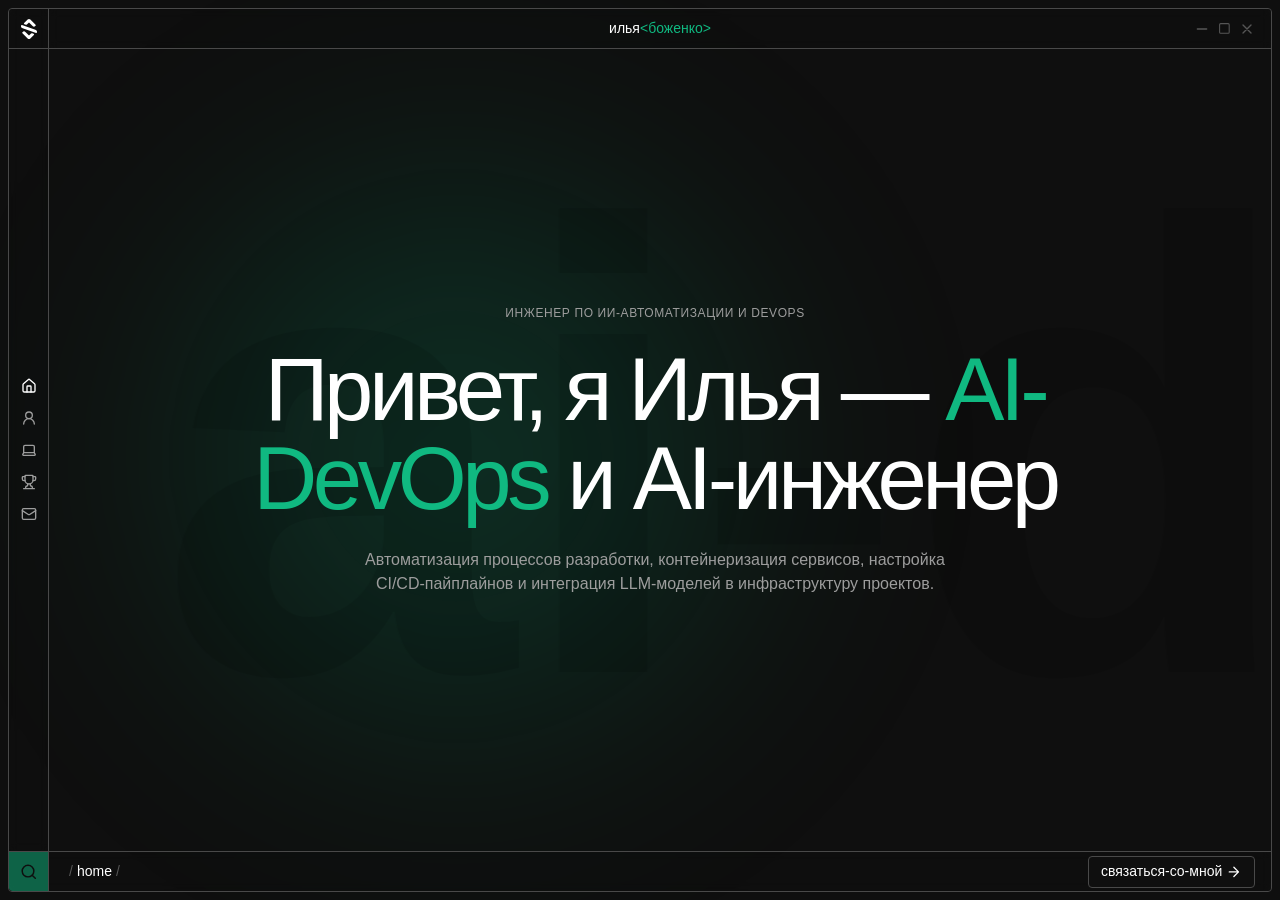
==== commit 8ab3c114: "fix: resolve background contrast, footer white text, and draggable panels layout" ====
--- a/index.html
+++ b/index.html
@@ -13,10 +13,10 @@
       <!-- Ambient Background Lights -->
       <div id="ambient-lights-wrapper">
         <div id="bg-light-1" class="light-initial pointer-events-none fixed top-0 left-0 aspect-square w-[130vmax] opacity-20 md:w-[90vmax] xl:w-[70vmax]" data-gsap="background-light" data-loading-opacity="0.2" aria-hidden="true" data-v-e5884b62 data-v-2c31ff76>
-          <div class="background-light size-full rounded-full bg-primary transition-colors duration-700 will-change-transform" data-v-e5884b62 data-v-2c31ff76></div>
+          <div class="background-light size-full rounded-full transition-colors duration-700 will-change-transform" data-v-e5884b62 data-v-2c31ff76></div>
         </div>
         <div id="bg-light-2" class="light-initial pointer-events-none fixed top-0 left-0 aspect-square w-[130vmax] opacity-15 md:w-[90vmax] xl:w-[70vmax]" data-gsap="background-light" data-loading-opacity="0" aria-hidden="true" data-v-e5884b62 data-v-2c31ff76>
-          <div class="background-light size-full rounded-full bg-primary transition-colors duration-700 will-change-transform" data-v-e5884b62 data-v-2c31ff76></div>
+          <div class="background-light size-full rounded-full transition-colors duration-700 will-change-transform" data-v-e5884b62 data-v-2c31ff76></div>
         </div>
       </div>
 
@@ -147,9 +147,9 @@
                       </div>
                       <div>
                         <div class="container flex justify-center">
-                          <div class="relative flex w-full flex-col justify-center gap-4 md:w-10/12 xl:aspect-6/4 xl:w-11/12">
+                          <div class="panels-stage relative flex w-full flex-col justify-center gap-4 md:w-10/12 xl:aspect-6/4 xl:w-11/12">
                             <!-- Panel 1: about-me -->
-                            <div content-type="richtext" class="draggable-panel w-full transition-transform ease-out odd:ml-auto xl:absolute xl:w-(--d-width) odd:xl:ml-0" style="z-index:1;--v8a037cee:0%;--b673b35a:18%;--v1755f560:unset;--v7b58bd77:unset;--v732bd956:58.333%;" data-v-ddaa91ec>
+                            <div content-type="richtext" class="draggable-panel w-full transition-transform ease-out odd:ml-auto xl:absolute xl:w-(--d-width) odd:xl:ml-0" style="z-index:1;--d-top:0%;--d-left:18%;--d-right:auto;--d-bottom:auto;--d-width:58.333%;" data-v-ddaa91ec>
                               <div class="flex h-full flex-col overflow-hidden rounded border border-base-300" data-gsap="slideIn">
                                 <div class="panel-handle glossy-90 flex h-10 min-h-10 items-center gap-4 border-b border-base-300 px-4 cursor-grab">
                                   <h3 class="cursor-default font-body text-sm font-medium tracking-normal text-neutral lowercase">about-me</h3>
@@ -168,7 +168,7 @@
                               </div>
                             </div>
                             <!-- Panel 2: where-i-work -->
-                            <div content-type="richtext" class="draggable-panel w-10/12 sm:w-8/12 md:w-7/12 transition-transform ease-out odd:ml-auto xl:absolute xl:w-(--d-width) odd:xl:ml-0" style="z-index:2;--v8a037cee:50%;--b673b35a:0%;--v1755f560:unset;--v7b58bd77:unset;--v732bd956:33.333%;" data-v-ddaa91ec>
+                            <div content-type="richtext" class="draggable-panel w-10/12 sm:w-8/12 md:w-7/12 transition-transform ease-out odd:ml-auto xl:absolute xl:w-(--d-width) odd:xl:ml-0" style="z-index:2;--d-top:50%;--d-left:0%;--d-right:auto;--d-bottom:auto;--d-width:33.333%;" data-v-ddaa91ec>
                               <div class="flex h-full flex-col overflow-hidden rounded border border-base-300" data-gsap="slideIn">
                                 <div class="panel-handle glossy-90 flex h-10 min-h-10 items-center gap-4 border-b border-base-300 px-4 cursor-grab">
                                   <h3 class="cursor-default font-body text-sm font-medium tracking-normal text-neutral lowercase">where-i-work</h3>
@@ -185,7 +185,7 @@
                               </div>
                             </div>
                             <!-- Panel 3: portrait -->
-                            <div content-type="image" class="draggable-panel w-10/12 sm:w-8/12 md:w-7/12 transition-transform ease-out odd:ml-auto xl:absolute xl:w-(--d-width) odd:xl:ml-0" style="z-index:3;--v8a037cee:33%;--b673b35a:unset;--v1755f560:0%;--v7b58bd77:unset;--v732bd956:25.000%;" data-v-ddaa91ec>
+                            <div content-type="image" class="draggable-panel w-10/12 sm:w-8/12 md:w-7/12 transition-transform ease-out odd:ml-auto xl:absolute xl:w-(--d-width) odd:xl:ml-0" style="z-index:3;--d-top:33%;--d-left:auto;--d-right:0%;--d-bottom:auto;--d-width:25.000%;" data-v-ddaa91ec>
                               <div class="flex h-full flex-col overflow-hidden rounded border border-base-300" data-gsap="slideIn">
                                 <div class="panel-handle glossy-90 flex h-10 min-h-10 items-center gap-4 border-b border-base-300 px-4 cursor-grab">
                                   <h3 class="cursor-default font-body text-sm font-medium tracking-normal text-neutral lowercase">profile-card</h3>
@@ -209,7 +209,7 @@
                               </div>
                             </div>
                             <!-- Panel 4: focus-areas -->
-                            <div content-type="richtext" class="draggable-panel w-10/12 sm:w-8/12 md:w-7/12 transition-transform ease-out odd:ml-auto xl:absolute xl:w-(--d-width) odd:xl:ml-0" style="z-index:4;--v8a037cee:unset;--b673b35a:30%;--v1755f560:unset;--v7b58bd77:0%;--v732bd956:25.000%;" data-v-ddaa91ec>
+                            <div content-type="richtext" class="draggable-panel w-10/12 sm:w-8/12 md:w-7/12 transition-transform ease-out odd:ml-auto xl:absolute xl:w-(--d-width) odd:xl:ml-0" style="z-index:4;--d-top:auto;--d-left:30%;--d-right:auto;--d-bottom:0%;--d-width:25.000%;" data-v-ddaa91ec>
                               <div class="flex h-full flex-col overflow-hidden rounded border border-base-300" data-gsap="slideIn">
                                 <div class="panel-handle glossy-90 flex h-10 min-h-10 items-center gap-4 border-b border-base-300 px-4 cursor-grab">
                                   <h3 class="cursor-default font-body text-sm font-medium tracking-normal text-neutral lowercase">focus-areas</h3>
@@ -228,7 +228,7 @@
                               </div>
                             </div>
                             <!-- Panel 5: me-online -->
-                            <div content-type="social" class="draggable-panel w-10/12 sm:w-8/12 md:w-7/12 transition-transform ease-out odd:ml-auto xl:absolute xl:w-(--d-width) odd:xl:ml-0" style="z-index:5;--v8a037cee:unset;--b673b35a:unset;--v1755f560:30%;--v7b58bd77:5%;--v732bd956:25.000%;" data-v-ddaa91ec>
+                            <div content-type="social" class="draggable-panel w-10/12 sm:w-8/12 md:w-7/12 transition-transform ease-out odd:ml-auto xl:absolute xl:w-(--d-width) odd:xl:ml-0" style="z-index:5;--d-top:auto;--d-left:auto;--d-right:30%;--d-bottom:5%;--d-width:25.000%;" data-v-ddaa91ec>
                               <div class="flex h-full flex-col overflow-hidden rounded border border-base-300" data-gsap="slideIn">
                                 <div class="panel-handle glossy-90 flex h-10 min-h-10 items-center gap-4 border-b border-base-300 px-4 cursor-grab">
                                   <h3 class="cursor-default font-body text-sm font-medium tracking-normal text-neutral lowercase">me-online</h3>
@@ -296,9 +296,9 @@
                     <div class="flex flex-col gap-12">
                       <div>
                         <div class="container flex justify-center">
-                          <div class="relative flex w-full flex-col justify-center gap-4 md:w-10/12 xl:aspect-6/4 xl:w-11/12">
+                          <div class="panels-stage relative flex w-full flex-col justify-center gap-4 md:w-10/12 xl:aspect-6/4 xl:w-11/12">
                             <!-- About Panel 1: about-me -->
-                            <div content-type="richtext" class="draggable-panel w-full transition-transform ease-out odd:ml-auto xl:absolute xl:w-(--d-width) odd:xl:ml-0" style="z-index:1;--v8a037cee:0%;--b673b35a:18%;--v1755f560:unset;--v7b58bd77:unset;--v732bd956:58.333%;" data-v-ddaa91ec>
+                            <div content-type="richtext" class="draggable-panel w-full transition-transform ease-out odd:ml-auto xl:absolute xl:w-(--d-width) odd:xl:ml-0" style="z-index:1;--d-top:0%;--d-left:18%;--d-right:auto;--d-bottom:auto;--d-width:58.333%;" data-v-ddaa91ec>
                               <div class="flex h-full flex-col overflow-hidden rounded border border-base-300">
                                 <div class="panel-handle glossy-90 flex h-10 min-h-10 items-center gap-4 border-b border-base-300 px-4 cursor-grab">
                                   <h2 class="cursor-default font-body text-sm font-medium tracking-normal text-neutral lowercase">experience-and-bio</h2>
@@ -318,7 +318,7 @@
                               </div>
                             </div>
                             <!-- About Panel 2: where-i-work -->
-                            <div content-type="richtext" class="draggable-panel w-10/12 sm:w-8/12 md:w-7/12 transition-transform ease-out odd:ml-auto xl:absolute xl:w-(--d-width) odd:xl:ml-0" style="z-index:2;--v8a037cee:54%;--b673b35a:0%;--v1755f560:unset;--v7b58bd77:unset;--v732bd956:33.333%;" data-v-ddaa91ec>
+                            <div content-type="richtext" class="draggable-panel w-10/12 sm:w-8/12 md:w-7/12 transition-transform ease-out odd:ml-auto xl:absolute xl:w-(--d-width) odd:xl:ml-0" style="z-index:2;--d-top:54%;--d-left:0%;--d-right:auto;--d-bottom:auto;--d-width:33.333%;" data-v-ddaa91ec>
                               <div class="flex h-full flex-col overflow-hidden rounded border border-base-300">
                                 <div class="panel-handle glossy-90 flex h-10 min-h-10 items-center gap-4 border-b border-base-300 px-4 cursor-grab">
                                   <h2 class="cursor-default font-body text-sm font-medium tracking-normal text-neutral lowercase">where-i-work</h2>
@@ -335,7 +335,7 @@
                               </div>
                             </div>
                             <!-- About Panel 3: portrait -->
-                            <div content-type="image" class="draggable-panel w-10/12 sm:w-8/12 md:w-7/12 transition-transform ease-out odd:ml-auto xl:absolute xl:w-(--d-width) odd:xl:ml-0" style="z-index:3;--v8a037cee:18%;--b673b35a:unset;--v1755f560:0%;--v7b58bd77:unset;--v732bd956:25.000%;" data-v-ddaa91ec>
+                            <div content-type="image" class="draggable-panel w-10/12 sm:w-8/12 md:w-7/12 transition-transform ease-out odd:ml-auto xl:absolute xl:w-(--d-width) odd:xl:ml-0" style="z-index:3;--d-top:18%;--d-left:auto;--d-right:0%;--d-bottom:auto;--d-width:25.000%;" data-v-ddaa91ec>
                               <div class="flex h-full flex-col overflow-hidden rounded border border-base-300">
                                 <div class="panel-handle glossy-90 flex h-10 min-h-10 items-center gap-4 border-b border-base-300 px-4 cursor-grab">
                                   <h2 class="cursor-default font-body text-sm font-medium tracking-normal text-neutral lowercase">profile-card</h2>
@@ -359,7 +359,7 @@
                               </div>
                             </div>
                             <!-- About Panel 4: me-online -->
-                            <div content-type="social" class="draggable-panel w-10/12 sm:w-8/12 md:w-7/12 transition-transform ease-out odd:ml-auto xl:absolute xl:w-(--d-width) odd:xl:ml-0" style="z-index:4;--v8a037cee:unset;--b673b35a:27%;--v1755f560:unset;--v7b58bd77:0%;--v732bd956:25.000%;" data-v-ddaa91ec>
+                            <div content-type="social" class="draggable-panel w-10/12 sm:w-8/12 md:w-7/12 transition-transform ease-out odd:ml-auto xl:absolute xl:w-(--d-width) odd:xl:ml-0" style="z-index:4;--d-top:auto;--d-left:27%;--d-right:auto;--d-bottom:0%;--d-width:25.000%;" data-v-ddaa91ec>
                               <div class="flex h-full flex-col overflow-hidden rounded border border-base-300">
                                 <div class="panel-handle glossy-90 flex h-10 min-h-10 items-center gap-4 border-b border-base-300 px-4 cursor-grab">
                                   <h2 class="cursor-default font-body text-sm font-medium tracking-normal text-neutral lowercase">me-online</h2>
@@ -377,7 +377,7 @@
                               </div>
                             </div>
                             <!-- About Panel 5: education & goal -->
-                            <div content-type="richtext" class="draggable-panel w-full transition-transform ease-out odd:ml-auto xl:absolute xl:w-(--d-width) odd:xl:ml-0" style="z-index:5;--v8a037cee:unset;--b673b35a:unset;--v1755f560:7%;--v7b58bd77:3%;--v732bd956:50.000%;" data-v-ddaa91ec>
+                            <div content-type="richtext" class="draggable-panel w-full transition-transform ease-out odd:ml-auto xl:absolute xl:w-(--d-width) odd:xl:ml-0" style="z-index:5;--d-top:auto;--d-left:auto;--d-right:7%;--d-bottom:3%;--d-width:50.000%;" data-v-ddaa91ec>
                               <div class="flex h-full flex-col overflow-hidden rounded border border-base-300">
                                 <div class="panel-handle glossy-90 flex h-10 min-h-10 items-center gap-4 border-b border-base-300 px-4 cursor-grab">
                                   <h2 class="cursor-default font-body text-sm font-medium tracking-normal text-neutral lowercase">education-and-goal</h2>
@@ -632,7 +632,7 @@
               </main>
 
               <!-- Footer -->
-              <footer class="border-t border-base-300 glossy-25 py-10 font-medium lg:py-20">
+              <footer class="border-t border-base-300 glossy-25 py-10 font-medium text-white lg:py-20">
                 <div class="container flex max-w-screen-2xl flex-col gap-20 lg:w-10/12 lg:gap-40">
                   <nav class="flex flex-col items-center gap-10 lg:flex-row lg:justify-between" aria-label="Footer Menu">
                     <a href="#home" data-route="home" class="router-link-active animate-logo flex flex-nowrap items-center gap-2" aria-label="Боженко Илья | AI-DevOps & AI-Инженер">
@@ -646,18 +646,18 @@
                       <span class="font-display text-base font-bold tracking-tight text-neutral lowercase">илья<span class="text-primary">&lt;боженко&gt;</span></span>
                     </a>
                     <ul class="flex flex-col items-center gap-4 sm:flex-row">
-                      <li><a href="#about" data-route="about" class="py-2 lowercase transition-colors hover:text-neutral">Обо мне</a></li>
-                      <li><a href="#work" data-route="work" class="py-2 lowercase transition-colors hover:text-neutral">Проекты</a></li>
-                      <li><a href="#achievements" data-route="achievements" class="py-2 lowercase transition-colors hover:text-neutral">Навыки и опыт</a></li>
-                      <li><a href="#contact" data-route="contact" class="py-2 lowercase transition-colors hover:text-neutral">Контакты</a></li>
+                      <li><a href="#about" data-route="about" class="py-2 lowercase text-white transition-colors hover:text-primary">Обо мне</a></li>
+                      <li><a href="#work" data-route="work" class="py-2 lowercase text-white transition-colors hover:text-primary">Проекты</a></li>
+                      <li><a href="#achievements" data-route="achievements" class="py-2 lowercase text-white transition-colors hover:text-primary">Навыки и опыт</a></li>
+                      <li><a href="#contact" data-route="contact" class="py-2 lowercase text-white transition-colors hover:text-primary">Контакты</a></li>
                     </ul>
                   </nav>
                   <div class="flex flex-col items-center gap-4 text-sm lg:flex-row lg:justify-between">
                     <div class="text-center">© 2025–2026 Боженко Илья — Инженер по ИИ-автоматизации и DevOps • Москва, Россия</div>
                     <ul class="flex flex-wrap justify-center gap-4">
-                      <li><a href="tel:+79776491768" class="py-2 transition-colors hover:text-neutral">+7 (977)-649-17-68</a></li>
-                      <li><a href="mailto:ilyaboztech@gmail.com" class="py-2 lowercase transition-colors hover:text-neutral">ilyaboztech@gmail.com</a></li>
-                      <li><a href="https://github.com/Spizhy" rel="noopener noreferrer" target="_blank" class="py-2 transition-colors hover:text-neutral">github.com/Spizhy</a></li>
+                      <li><a href="tel:+79776491768" class="py-2 text-white transition-colors hover:text-primary">+7 (977)-649-17-68</a></li>
+                      <li><a href="mailto:ilyaboztech@gmail.com" class="py-2 lowercase text-white transition-colors hover:text-primary">ilyaboztech@gmail.com</a></li>
+                      <li><a href="https://github.com/Spizhy" rel="noopener noreferrer" target="_blank" class="py-2 text-white transition-colors hover:text-primary">github.com/Spizhy</a></li>
                     </ul>
                   </div>
                 </div>
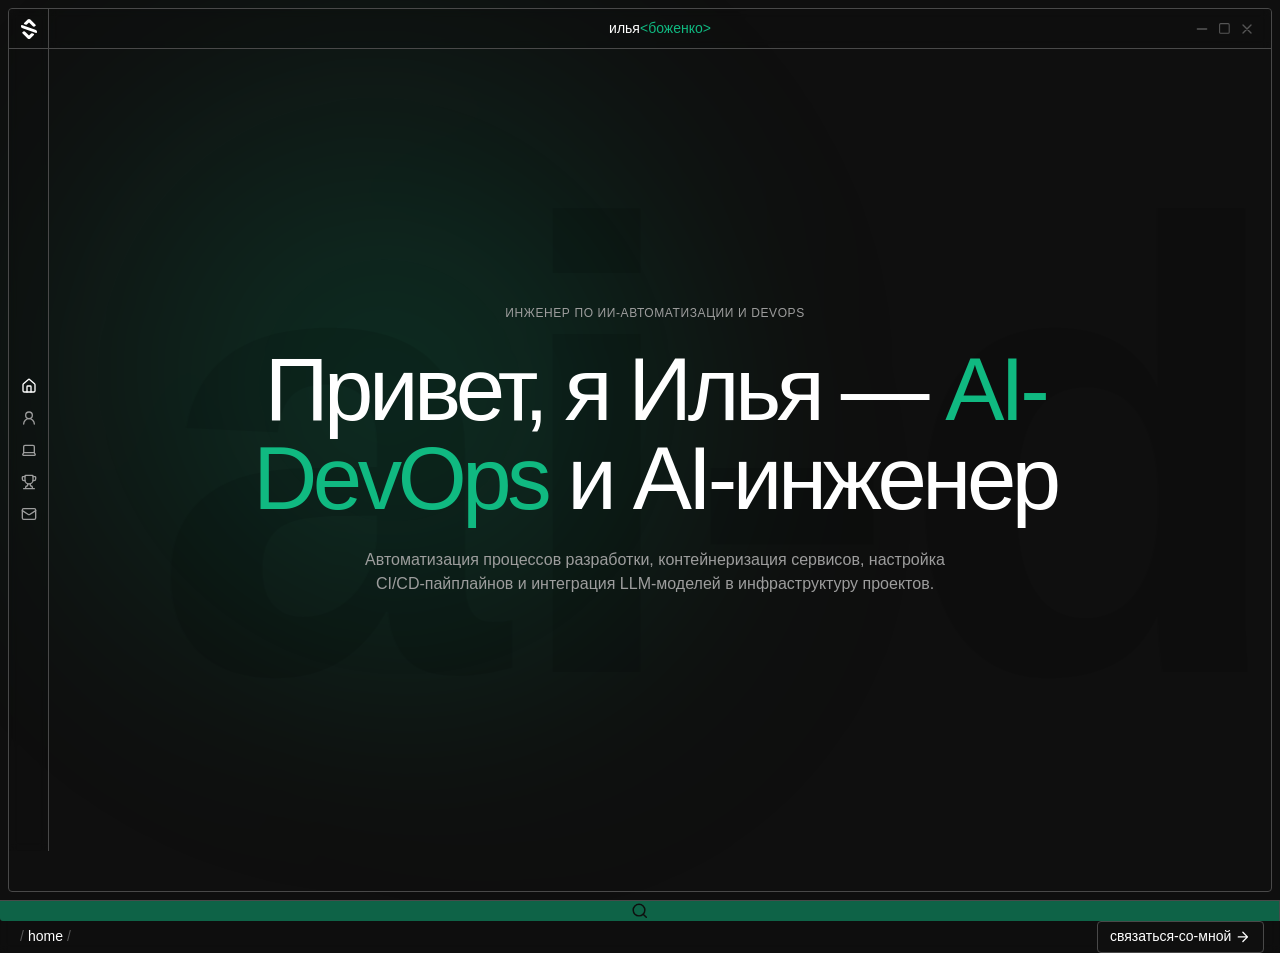
==== commit 0d8fc42e: "feat: add Ilya Bozhenko portrait photo to profile-card widget" ====
--- a/index.html
+++ b/index.html
@@ -195,15 +195,15 @@
                                     <svg xmlns="http://www.w3.org/2000/svg" width="1em" height="1em" viewBox="0 0 24 24"><path fill="none" stroke="currentColor" stroke-linecap="round" stroke-linejoin="round" stroke-width="2" d="M18 6L6 18M6 6l12 12"/></svg>
                                   </div>
                                 </div>
-                                <div class="aspect-square w-full self-start bg-brand-green" data-v-ddaa91ec>
-                                  <div class="relative flex aspect-square size-full flex-col items-center justify-center p-6 text-base-100 select-none">
-                                    <svg viewBox="0 0 18 18" fill="currentColor" class="size-20 opacity-90">
-                                      <path d="m9 3.104 3.225 3.224a1.73 1.73 0 0 0 2.445 0l.23-.229a.648.648 0 0 0 0-.917L10.221.506a1.729 1.729 0 0 0-2.444 0l-3.151 3.15a.648.648 0 0 0 .243 1.07l1.341.473c.314.11.663.03.898-.205z"></path>
-                                      <path d="m9 14.896-3.225-3.225a1.729 1.729 0 0 0-2.444 0l-.23.23a.648.648 0 0 0 0 .916l4.677 4.677c.675.675 1.77.675 2.444 0l3.15-3.15a.648.648 0 0 0-.242-1.07l-1.341-.473a.864.864 0 0 0-.898.205L9 14.896z"></path>
-                                      <path d="M2.665 5.339a.54.54 0 0 0-.69.33 2.161 2.161 0 0 0 1.322 2.756l12.038 4.236a.54.54 0 0 0 .69-.33 2.161 2.161 0 0 0-1.322-2.756z"></path>
-                                    </svg>
-                                    <div class="mt-3 font-display text-lg font-extrabold tracking-tight">БОЖЕНКО ИЛЬЯ</div>
-                                    <div class="text-xs font-semibold opacity-80">AI-DevOps / AI Engineer</div>
+                                <div class="profile-card-media" data-v-ddaa91ec>
+                                    <picture>
+                                      <source srcset="assets/images/ilya-bozhenko.webp" type="image/webp">
+                                      <img src="assets/images/ilya-bozhenko.jpg" alt="Боженко Илья — AI-DevOps / AI Engineer" draggable="false" />
+                                    </picture>
+                                    <div class="profile-card-overlay">
+                                      <div class="profile-card-name">БОЖЕНКО ИЛЬЯ</div>
+                                      <div class="profile-card-role">AI-DevOps / AI Engineer</div>
+                                    </div>
                                   </div>
                                 </div>
                               </div>
@@ -345,15 +345,15 @@
                                     <svg xmlns="http://www.w3.org/2000/svg" width="1em" height="1em" viewBox="0 0 24 24"><path fill="none" stroke="currentColor" stroke-linecap="round" stroke-linejoin="round" stroke-width="2" d="M18 6L6 18M6 6l12 12"/></svg>
                                   </div>
                                 </div>
-                                <div class="aspect-square w-full self-start bg-brand-blue" data-v-ddaa91ec>
-                                  <div class="relative flex aspect-square size-full flex-col items-center justify-center p-6 text-base-100 select-none">
-                                    <svg viewBox="0 0 18 18" fill="currentColor" class="size-20 opacity-90">
-                                      <path d="m9 3.104 3.225 3.224a1.73 1.73 0 0 0 2.445 0l.23-.229a.648.648 0 0 0 0-.917L10.221.506a1.729 1.729 0 0 0-2.444 0l-3.151 3.15a.648.648 0 0 0 .243 1.07l1.341.473c.314.11.663.03.898-.205z"></path>
-                                      <path d="m9 14.896-3.225-3.225a1.729 1.729 0 0 0-2.444 0l-.23.23a.648.648 0 0 0 0 .916l4.677 4.677c.675.675 1.77.675 2.444 0l3.15-3.15a.648.648 0 0 0-.242-1.07l-1.341-.473a.864.864 0 0 0-.898.205L9 14.896z"></path>
-                                      <path d="M2.665 5.339a.54.54 0 0 0-.69.33 2.161 2.161 0 0 0 1.322 2.756l12.038 4.236a.54.54 0 0 0 .69-.33 2.161 2.161 0 0 0-1.322-2.756z"></path>
-                                    </svg>
-                                    <div class="mt-3 font-display text-lg font-extrabold tracking-tight">БОЖЕНКО ИЛЬЯ</div>
-                                    <div class="text-xs font-semibold opacity-80">Москва • КАИТ №20</div>
+                                <div class="profile-card-media" data-v-ddaa91ec>
+                                    <picture>
+                                      <source srcset="assets/images/ilya-bozhenko.webp" type="image/webp">
+                                      <img src="assets/images/ilya-bozhenko.jpg" alt="Боженко Илья — Москва • КАИТ №20" draggable="false" />
+                                    </picture>
+                                    <div class="profile-card-overlay">
+                                      <div class="profile-card-name">БОЖЕНКО ИЛЬЯ</div>
+                                      <div class="profile-card-role">Москва • КАИТ №20</div>
+                                    </div>
                                   </div>
                                 </div>
                               </div>
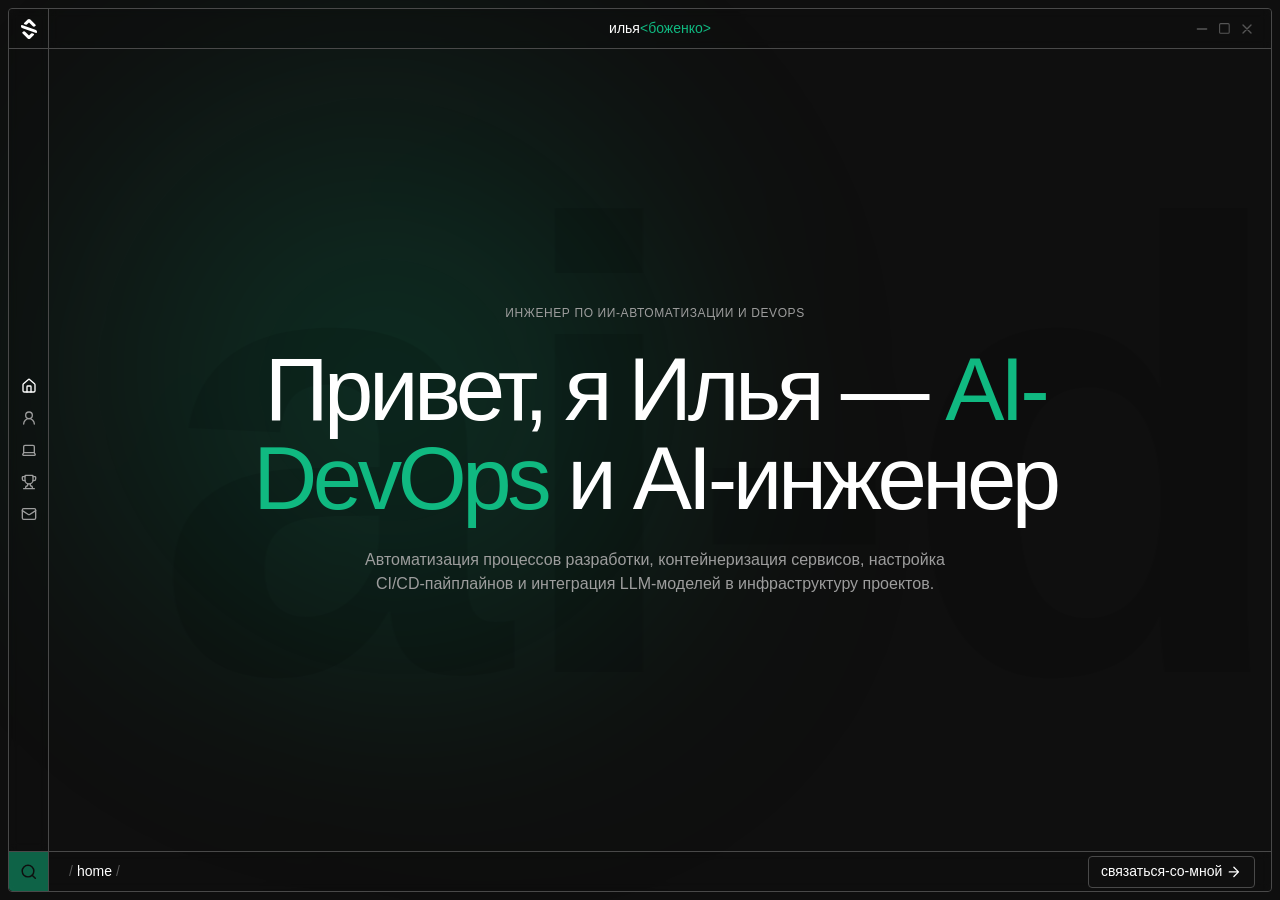
==== commit d1ba65a7: "fix: clean up closing div tags in profile-card widgets" ====
--- a/index.html
+++ b/index.html
@@ -196,14 +196,13 @@
                                   </div>
                                 </div>
                                 <div class="profile-card-media" data-v-ddaa91ec>
-                                    <picture>
-                                      <source srcset="assets/images/ilya-bozhenko.webp" type="image/webp">
-                                      <img src="assets/images/ilya-bozhenko.jpg" alt="Боженко Илья — AI-DevOps / AI Engineer" draggable="false" />
-                                    </picture>
-                                    <div class="profile-card-overlay">
-                                      <div class="profile-card-name">БОЖЕНКО ИЛЬЯ</div>
-                                      <div class="profile-card-role">AI-DevOps / AI Engineer</div>
-                                    </div>
+                                  <picture>
+                                    <source srcset="assets/images/ilya-bozhenko.webp" type="image/webp">
+                                    <img src="assets/images/ilya-bozhenko.jpg" alt="Боженко Илья — AI-DevOps / AI Engineer" draggable="false" />
+                                  </picture>
+                                  <div class="profile-card-overlay">
+                                    <div class="profile-card-name">БОЖЕНКО ИЛЬЯ</div>
+                                    <div class="profile-card-role">AI-DevOps / AI Engineer</div>
                                   </div>
                                 </div>
                               </div>
@@ -346,14 +345,13 @@
                                   </div>
                                 </div>
                                 <div class="profile-card-media" data-v-ddaa91ec>
-                                    <picture>
-                                      <source srcset="assets/images/ilya-bozhenko.webp" type="image/webp">
-                                      <img src="assets/images/ilya-bozhenko.jpg" alt="Боженко Илья — Москва • КАИТ №20" draggable="false" />
-                                    </picture>
-                                    <div class="profile-card-overlay">
-                                      <div class="profile-card-name">БОЖЕНКО ИЛЬЯ</div>
-                                      <div class="profile-card-role">Москва • КАИТ №20</div>
-                                    </div>
+                                  <picture>
+                                    <source srcset="assets/images/ilya-bozhenko.webp" type="image/webp">
+                                    <img src="assets/images/ilya-bozhenko.jpg" alt="Боженко Илья — Москва • КАИТ №20" draggable="false" />
+                                  </picture>
+                                  <div class="profile-card-overlay">
+                                    <div class="profile-card-name">БОЖЕНКО ИЛЬЯ</div>
+                                    <div class="profile-card-role">Москва • КАИТ №20</div>
                                   </div>
                                 </div>
                               </div>
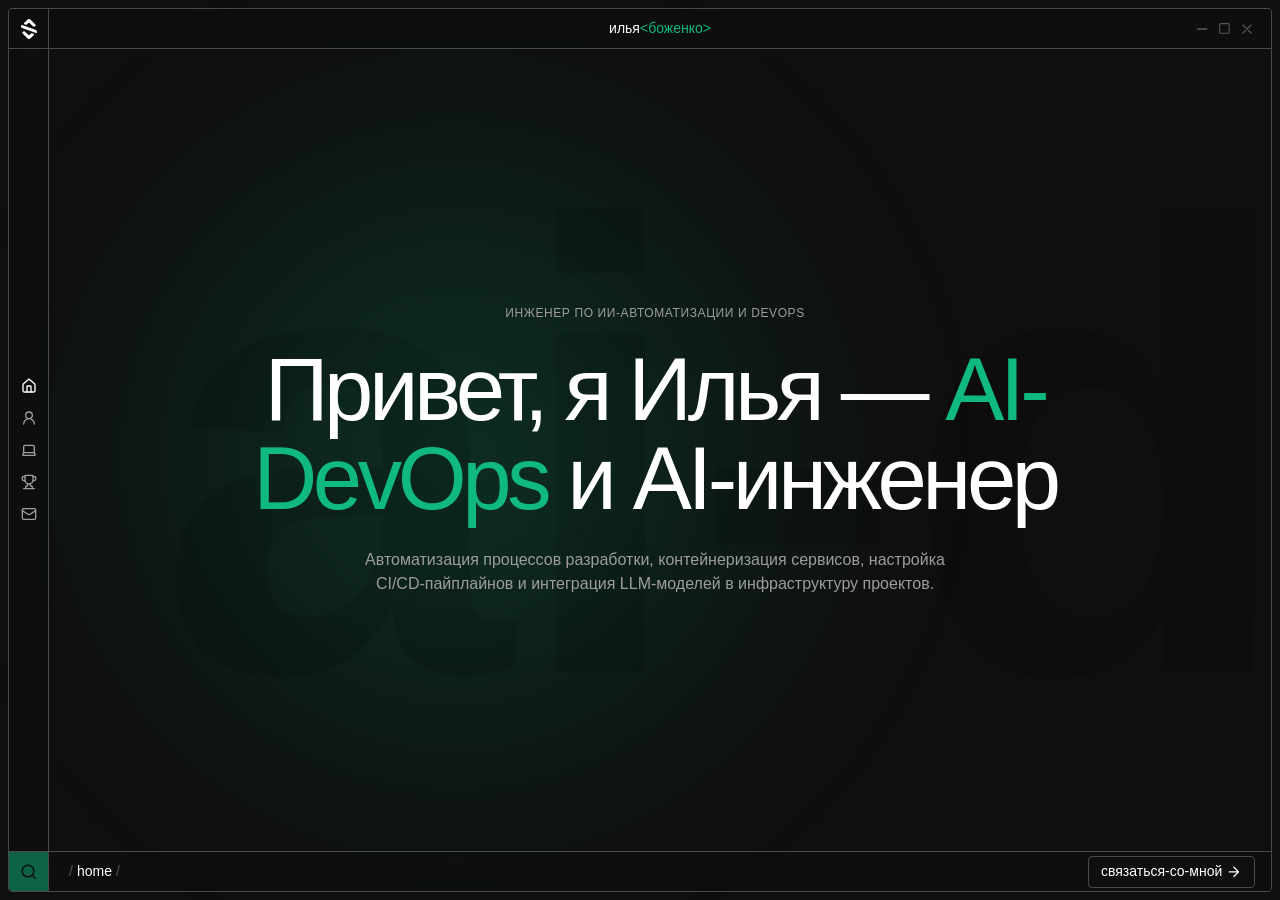
==== commit 55aa39cf: "Harden portfolio endpoints and validate Gmail inquiries" ====
--- a/index.html
+++ b/index.html
@@ -5,7 +5,7 @@
   <meta name="viewport" content="width=device-width, initial-scale=1">
   <title>Боженко Илья | AI-DevOps & AI-Инженер</title>
   <meta name="description" content="Боженко Илья — Инженер по ИИ-автоматизации и DevOps. Автоматизация процессов разработки, контейнеризация сервисов, настройка CI/CD-пайплайнов и интеграция AI-моделей.">
-  <link rel="stylesheet" href="css/style.css">
+  <link rel="stylesheet" href="css/style.css?v=2">
 </head>
 <body data-theme-primary="darkGreen">
   <div id="__nuxt">
@@ -219,10 +219,10 @@
                                   </div>
                                 </div>
                                 <div class="rich-text info-panel-lines glossy-75 p-4 font-medium" data-v-ddaa91ec>
-                                  <p><span>🤖</span> Интеграция LLM в бэкенд</p>
-                                  <p><span>🛡️</span> RAG против галлюцинаций</p>
-                                  <p><span>🐳</span> Docker, K8s и CI/CD</p>
-                                  <p><span>🎓</span> КАИТ №20 (ИИ, 2027)</p>
+                                  <p>Интеграция LLM в бэкенд</p>
+                                  <p>RAG против галлюцинаций</p>
+                                  <p>Docker, K8s и CI/CD</p>
+                                  <p>КАИТ №20 (ИИ, 2027)</p>
                                 </div>
                               </div>
                             </div>
@@ -309,7 +309,7 @@
                                 </div>
                                 <div class="rich-text info-panel-lines glossy-75 p-4 font-medium" data-v-ddaa91ec>
                                   <p>Привет! Я <span class="g">Боженко Илья</span> — <span class="b">Инженер по ИИ-автоматизации и DevOps</span> (Москва / удалённо, с октября 2025 г. по настоящее время).</p>
-                                  <p>Разработал CLI-инструмент <span class="r">git-incident-pilot</span> для автоматического разбора логов инцидентов и формирования коммитов с исправлениями через <span class="p">LLM API</span>.</p>
+                                  <p>В команде работал над <span class="r">РИТМ</span> — проектом для учебных групп с расписанием, отменами занятий и перекличкой в <span class="p">Telegram</span>.</p>
                                   <p>Спроектировал сервис <span class="y">omni-brand-copilot</span> на <span class="a">FastAPI</span> для генерации маркетингового контента с проверкой ограничений и стилистики по правилам бренда.</p>
                                   <p>Создал бота <span class="g">market-radar-bot</span> для <span class="b">Telegram и Slack</span>, собирающего рыночные данные и генерирующего аналитические сводки, а также сервис <span class="p">triage-flow-worker</span> с асинхронной очередью тикетов и <span class="y">RAG-валидацией регламентов</span>.</p>
                                   <p>Настроил <span class="a">Docker-контейнеры</span> и базовые пайплайны <span class="r">GitHub Actions / GitLab CI</span> для автоматической проверки кода и сборки образов в репозиториях.</p>
@@ -541,13 +541,12 @@
                       <span class="text-xs font-medium tracking-wider uppercase">Контакты</span>
                       <h1 class="title-1 lg:w-10/12">Обсудим <span class="text-primary transition-colors">сотрудничество</span> или стажировку?</h1>
                       <p class="w-11/12 md:w-10/12 lg:w-6/12 2xl:w-5/12">Свяжитесь со мной напрямую по телефону <a href="tel:+79776491768" class="text-primary underline">+7 (977)-649-17-68</a>, по почте <a href="mailto:ilyaboztech@gmail.com" class="text-primary underline">ilyaboztech@gmail.com</a> или через форму ниже.</p>
-                      <div class="scroll-line absolute bottom-6 h-24"></div>
                     </div>
                   </section>
 
                   <section class="page-section">
                     <div class="container">
-                      <div class="light-streak relative flex justify-center py-24" id="form-streak">
+                      <div class="relative flex justify-center py-24" id="form-streak">
                         <div class="w-full md:max-w-lg lg:max-w-2xl">
                           <div class="flex h-full flex-col overflow-hidden rounded border border-base-300">
                             <div class="glossy-25 flex h-10 min-h-10 items-center gap-4 border-b border-base-300 px-4">
@@ -564,35 +563,35 @@
                                   <div class="absolute top-0 left-0">01</div>
                                   <div class="control-wrapper">
                                     <label class="control-label" for="name">ваше-имя<span class="text-error"> *</span></label>
-                                    <input id="name" type="text" required class="control-field control-input" name="name">
+                                    <input id="name" type="text" required class="control-field control-input" name="name" maxlength="100">
                                   </div>
                                 </div>
                                 <div class="relative text-sm font-medium">
                                   <div class="absolute top-0 left-0">02</div>
                                   <div class="control-wrapper">
                                     <label class="control-label" for="company">компания</label>
-                                    <input id="company" type="text" class="control-field control-input" name="company">
+                                    <input id="company" type="text" class="control-field control-input" name="company" maxlength="160">
                                   </div>
                                 </div>
                                 <div class="relative text-sm font-medium">
                                   <div class="absolute top-0 left-0">03</div>
                                   <div class="control-wrapper">
                                     <label class="control-label" for="website">telegram-или-сайт</label>
-                                    <input id="website" type="text" class="control-field control-input" name="website">
+                                    <input id="website" type="text" class="control-field control-input" name="website" maxlength="240">
                                   </div>
                                 </div>
                                 <div class="relative text-sm font-medium">
                                   <div class="absolute top-0 left-0">04</div>
                                   <div class="control-wrapper">
                                     <label class="control-label" for="email">email<span class="text-error"> *</span></label>
-                                    <input id="email" type="email" required class="control-field control-input" name="email">
+                                    <input id="email" type="email" required class="control-field control-input" name="email" maxlength="254">
                                   </div>
                                 </div>
                                 <div class="relative text-sm font-medium">
                                   <div class="absolute top-0 left-0">05</div>
                                   <div class="control-wrapper">
                                     <label class="control-label" for="message">сообщение<span class="text-error"> *</span></label>
-                                    <textarea id="message" required class="control-field control-textarea" rows="6" name="message"></textarea>
+                                    <textarea id="message" required class="control-field control-textarea" rows="6" name="message" maxlength="4000"></textarea>
                                   </div>
                                 </div>
                                 <div class="control-wrapper">
@@ -601,8 +600,7 @@
                                     <span class="mt-0.5 block w-full text-sm text-neutral"><p>Согласен на обработку контактных данных для обратной связи</p></span>
                                   </label>
                                 </div>
-                                <div id="contact-feedback" class="hidden rounded border border-primary p-4 text-sm text-primary">
-                                  Спасибо! Ваше сообщение подготовлено. Вы также можете написать напрямую на ilyaboztech@gmail.com.
+                                <div id="contact-feedback" role="status" class="hidden rounded border border-primary p-4 text-sm text-primary">
                                 </div>
                                 <div class="flex flex-wrap items-center gap-4 justify-start">
                                   <button type="submit" class="btn btn-main">
@@ -694,7 +692,7 @@
                       <svg xmlns="http://www.w3.org/2000/svg" class="text-primary" width="1.2em" height="1.2em" viewBox="0 0 24 24"><path fill="none" stroke="currentColor" stroke-linecap="round" stroke-linejoin="round" stroke-width="2" d="M18 5a2 2 0 0 1 2 2v8.526a2 2 0 0 0 .212.897l1.068 2.127a1 1 0 0 1-.9 1.45H3.62a1 1 0 0 1-.9-1.45l1.068-2.127A2 2 0 0 0 4 15.526V7a2 2 0 0 1 2-2zm2.054 10.987H3.946"/></svg>
                       <span>Проекты</span>
                     </div>
-                    <p class="text-sm">git-incident-pilot, omni-brand-copilot, market-radar-bot, triage-flow-worker</p>
+                    <p class="text-sm">РИТМ, omni-brand-copilot, market-radar-bot, triage-flow-worker</p>
                   </a>
                 </li>
                 <li>
